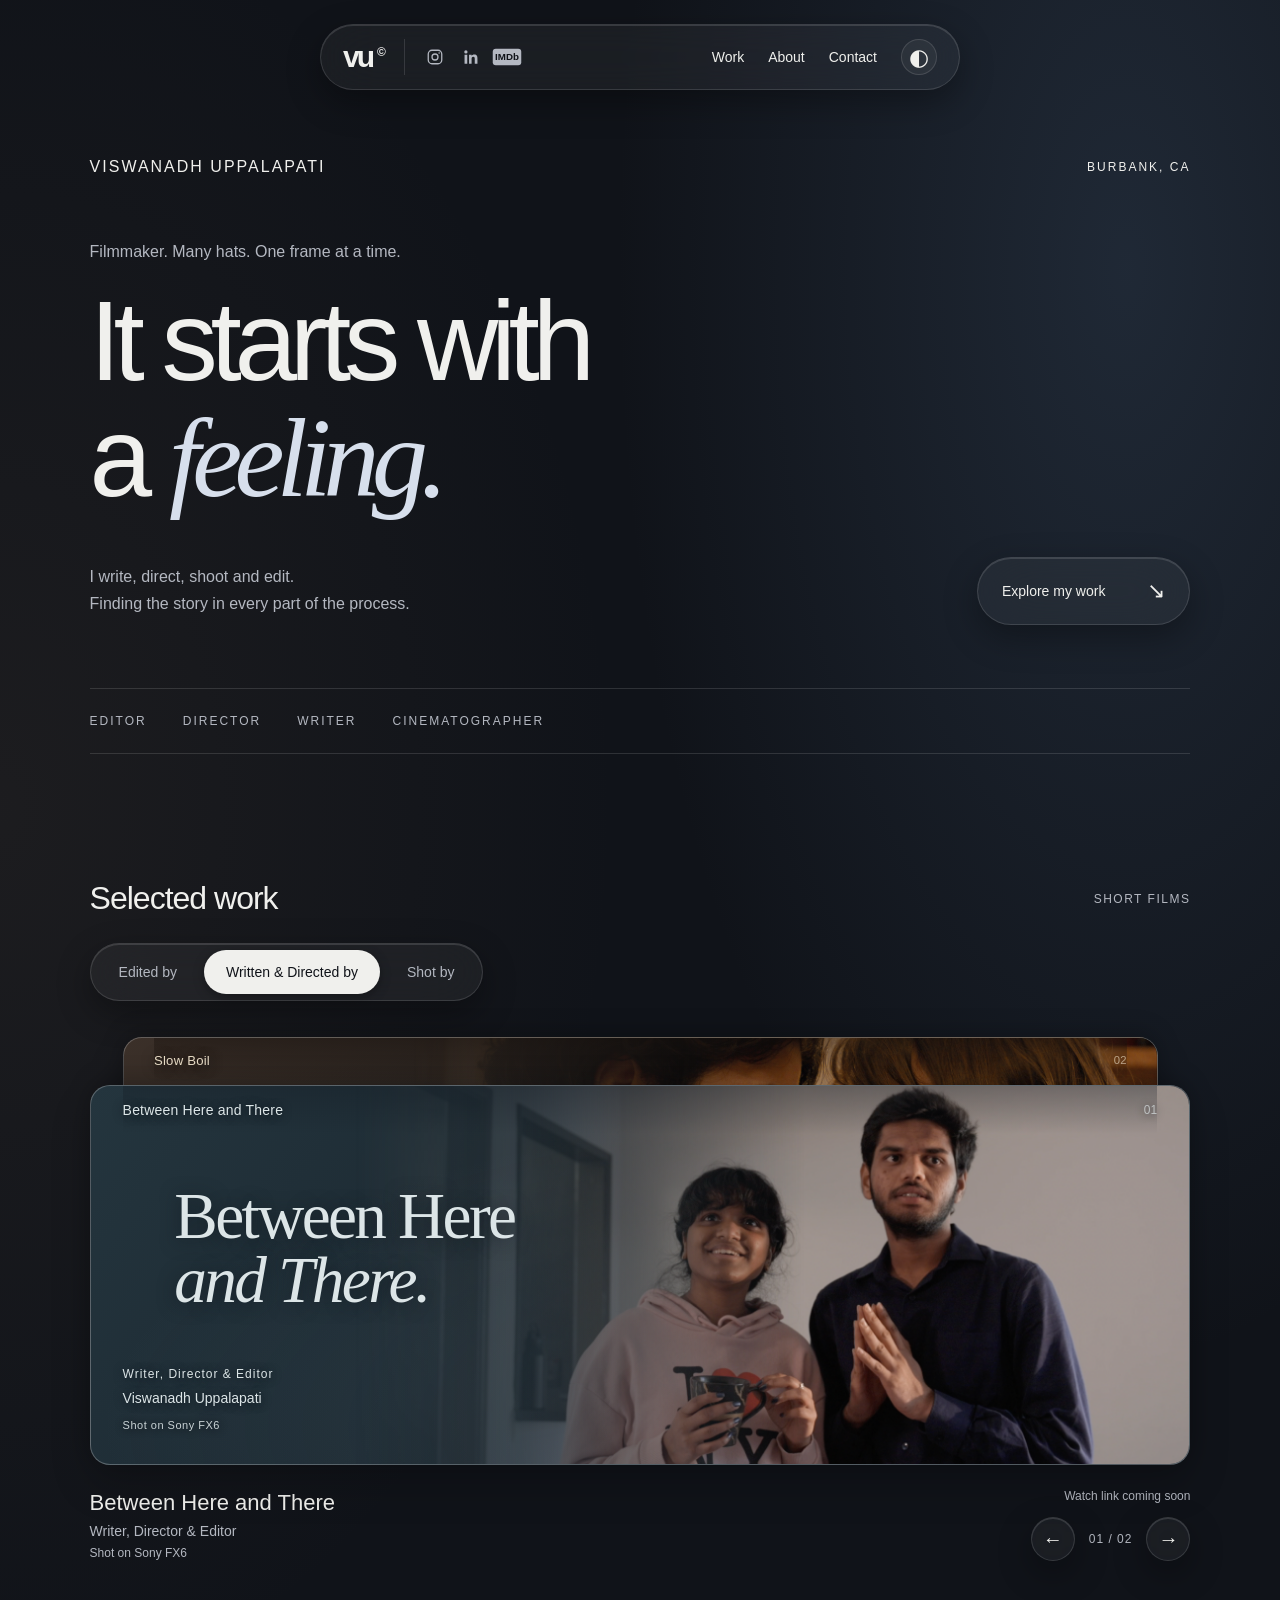
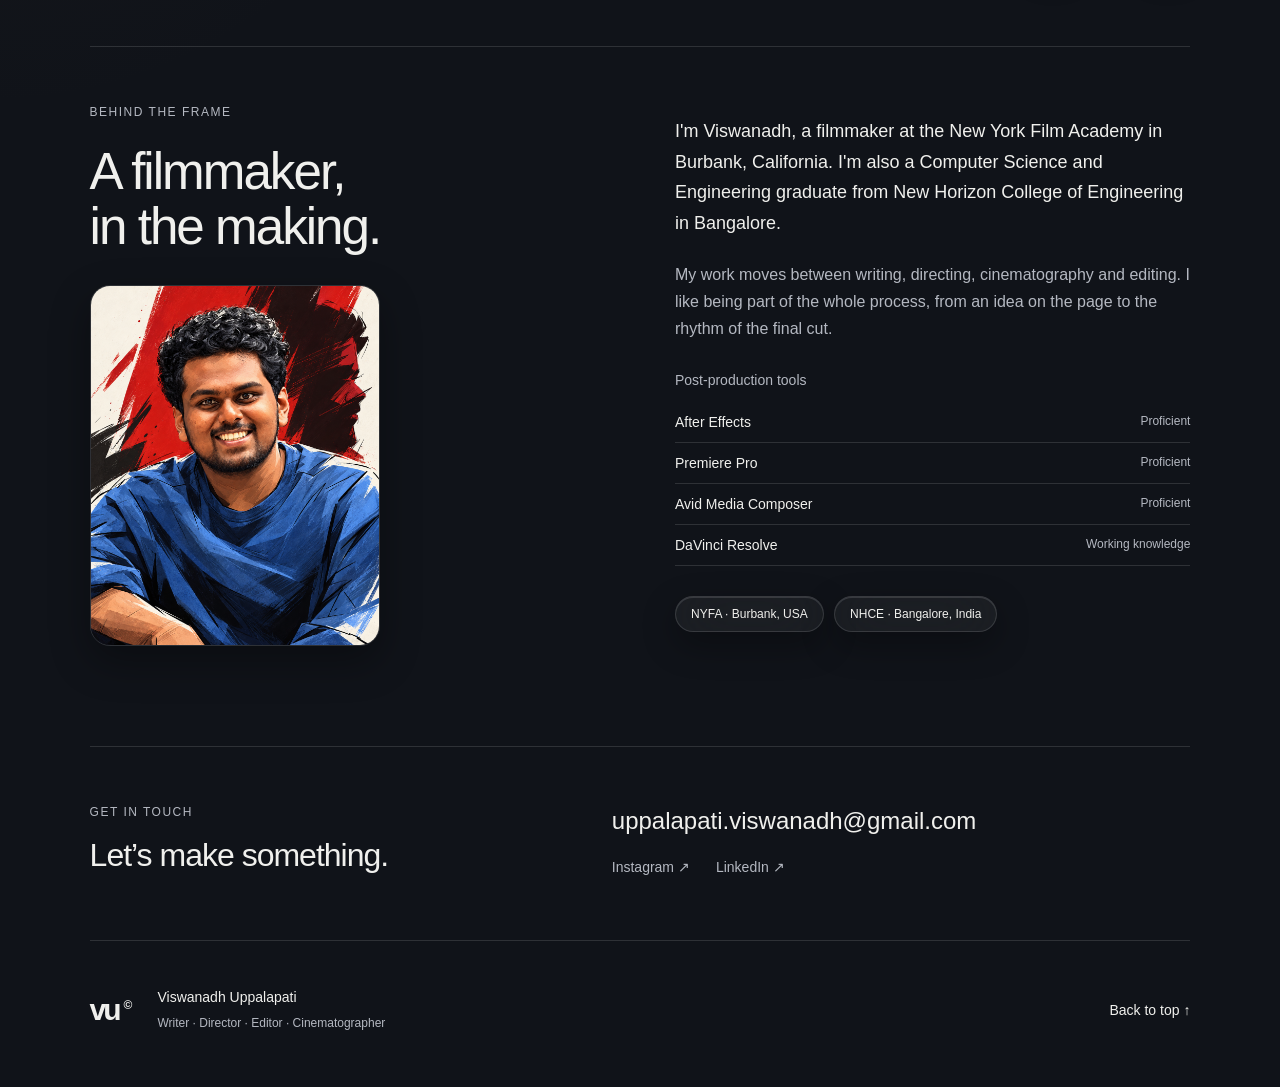
==== index.html @ 348e34dd "Update index.html" ====
<!doctype html>
<html lang="en"><head><meta charset="UTF-8"><meta name="viewport" content="width=device-width, initial-scale=1"><meta name="theme-color" content="#11151d"><title>Viswanadh Uppalapati — Filmmaker</title><meta name="description" content="Viswanadh Uppalapati. Student filmmaker, editor, director, writer and cinematographer based in Burbank, California."><link rel="icon" href="favicon.svg"><link rel="stylesheet" href="style.css?v=nav-20260930-1"></head>
<body><a class="skip" href="#main">Skip to content</a>
<header class="nav glass"><div class="nav-brand"><a class="monogram" href="#" aria-label="Home">vu<span>©</span></a><div class="nav-socials" aria-label="Social profiles"><a href="https://www.instagram.com/viiswaaa/" target="_blank" rel="noopener noreferrer" aria-label="Instagram (opens in new tab)" title="Instagram"><svg viewBox="0 0 24 24" aria-hidden="true" fill="none" stroke="currentColor" stroke-width="1.7"><rect x="3" y="3" width="18" height="18" rx="5"/><circle cx="12" cy="12" r="4"/><circle cx="17.5" cy="6.5" r="1" fill="currentColor" stroke="none"/></svg></a><a href="https://www.linkedin.com/in/viswanadh-uppalapati-5238a0225/" target="_blank" rel="noopener noreferrer" aria-label="LinkedIn (opens in new tab)" title="LinkedIn"><svg viewBox="0 0 24 24" aria-hidden="true" fill="currentColor"><path d="M5.2 3a2.2 2.2 0 1 0 0 4.4 2.2 2.2 0 0 0 0-4.4ZM3.4 9h3.6v12H3.4V9Zm6 0h3.4v1.6c.6-1.1 1.8-1.9 3.5-1.9 3.7 0 4.3 2.4 4.3 5.5V21H17v-6c0-1.5 0-3.2-2-3.2s-2.2 1.5-2.2 3.1V21H9.4V9Z"/></svg></a><a href="https://www.imdb.com/name/nm18552574/" target="_blank" rel="noopener noreferrer" aria-label="IMDb (opens in new tab)" title="IMDb"><svg viewBox="0 0 40 24" style="width:30px;height:20px" aria-hidden="true"><rect x="1" y="1" width="38" height="22" rx="4" fill="currentColor"/><text x="20" y="16.5" text-anchor="middle" font-family="Arial,Helvetica,sans-serif" font-size="13" font-weight="900" fill="var(--bg)">IMDb</text></svg></a></div></div><nav aria-label="Main navigation"><a href="#work">Work</a><a href="#about">About</a><a href="#contact">Contact</a></nav><button id="theme" class="theme" aria-label="Switch to light appearance" title="Switch appearance">◐</button></header>
<main id="main"><section class="hero"><div class="eyebrow"><span>VISWANADH UPPALAPATI</span><span>BURBANK, CA</span></div><p class="intro"> Filmmaker. Many hats. One frame at a time.</p><h1>It starts with<br> a <em>feeling.</em></h1><div class="hero-bottom"><p>I write, direct, shoot and edit.<br>Finding the story in every part of the process.</p><a class="button glass" href="#work">Explore my work <span aria-hidden="true">↘</span></a></div><div class="roles" aria-label="Filmmaking roles"><span>EDITOR</span><span>DIRECTOR</span><span>WRITER</span><span>CINEMATOGRAPHER</span></div></section>
<section class="work" id="work"><div class="section-top"><h2>Selected work</h2><span class="small">SHORT FILMS</span></div><div class="work-tabs glass" role="tablist" aria-label="Films by role"><button id="tab-edit" role="tab" aria-selected="false" aria-controls="panel-edit" tabindex="-1">Edited by</button><button id="tab-direct" role="tab" aria-selected="true" aria-controls="panel-direct" tabindex="0">Written &amp; Directed by</button><button id="tab-shot" role="tab" aria-selected="false" aria-controls="panel-shot" tabindex="-1">Shot by</button></div><div id="panel-direct" class="film-stack-panel" role="tabpanel" aria-labelledby="tab-direct" tabindex="0"><div class="film-stack" style="--layers:2" aria-label="Film card stack"><button class="stack-card between" data-film="between" data-camera="Sony FX6" data-title="Between Here and There" data-role="Writer, Director &amp; Editor" data-depth="1" aria-pressed="true" aria-label="Select Between Here and There" style="--depth:1;z-index:2"><img class="between-still" src="assets/between-here-and-there.png" alt="" width="1690" height="1004" loading="lazy"><span class="layer-label">Between Here and There<span>01</span></span><span class="stack-title">Between Here<br><i>and There.</i></span><span class="stack-credit">Writer, Director &amp; Editor<br><strong>Viswanadh Uppalapati</strong><span class="camera-credit">Shot on Sony FX6</span></span></button><button class="stack-card slow" data-film="slow" data-href="slow-boil.html" data-watch="slow-boil.html#watch" data-camera="RED KOMODO" data-title="Slow Boil" data-role="Writer, Director &amp; Editor" data-depth="0" aria-pressed="false" aria-label="Select Slow Boil" style="--depth:0;z-index:1"><span class="slow-photo" aria-hidden="true"><img src="assets/slow-boil-still.png" alt="" loading="lazy"></span><span class="layer-label">Slow Boil<span>02</span></span><span class="stack-title">SLOW<br><i>BOIL.</i></span><span class="stack-credit">Writer, Director &amp; Editor<br><strong>Viswanadh Uppalapati</strong><span class="camera-credit">Shot on RED KOMODO</span></span></button></div><div class="stack-footer"><div class="stack-description" aria-live="polite"><h3>Between Here and There</h3><p>Writer, Director &amp; Editor</p><p class="selected-camera">Shot on Sony FX6</p></div><div class="stack-controls"><a class="watch-film" href="slow-boil.html#watch" hidden>▶ Watch film</a><span class="watch-pending">Watch link coming soon</span><a class="stack-credits text-button" href="slow-boil.html" hidden>Explore film ↗</a><button class="stack-prev glass" aria-label="Previous film">←</button><span class="stack-counter">01 / 02</span><button class="stack-next glass" aria-label="Next film">→</button></div></div></div><div id="panel-edit" class="film-stack-panel" role="tabpanel" aria-labelledby="tab-edit" tabindex="0" hidden><div class="film-stack" style="--layers:3" aria-label="Film card stack"><button class="stack-card between" data-film="between" data-camera="Sony FX6" data-title="Between Here and There" data-role="Writer, Director &amp; Editor" data-depth="2" aria-pressed="true" aria-label="Select Between Here and There" style="--depth:2;z-index:3"><img class="between-still" src="assets/between-here-and-there.png" alt="" width="1690" height="1004" loading="lazy"><span class="layer-label">Between Here and There<span>01</span></span><span class="stack-title">Between Here<br><i>and There.</i></span><span class="stack-credit">Writer, Director &amp; Editor<br><strong>Viswanadh Uppalapati</strong><span class="camera-credit">Shot on Sony FX6</span></span></button><button class="stack-card inherited" data-film="inherited" data-title="Inherited" data-role="Editor" data-depth="0" aria-pressed="false" aria-label="Select Inherited, film still of a woman screaming with her hands over her ears" style="--depth:0;z-index:1"><img class="inherited-still" src="assets/inherited-still.jpg" alt="" width="1920" height="1080" loading="lazy"><span class="layer-label">Inherited<span>02</span></span><span class="stack-title"><i>Inherited.</i></span><span class="stack-credit">Editor<br><strong>Viswanadh Uppalapati</strong></span></button><button class="stack-card slow" data-film="slow" data-href="slow-boil.html" data-watch="slow-boil.html#watch" data-camera="RED KOMODO" data-title="Slow Boil" data-role="Writer, Director &amp; Editor" data-depth="1" aria-pressed="false" aria-label="Select Slow Boil" style="--depth:1;z-index:2"><span class="slow-photo" aria-hidden="true"><img src="assets/slow-boil-still.png" alt="" loading="lazy"></span><span class="layer-label">Slow Boil<span>03</span></span><span class="stack-title">SLOW<br><i>BOIL.</i></span><span class="stack-credit">Writer, Director &amp; Editor<br><strong>Viswanadh Uppalapati</strong><span class="camera-credit">Shot on RED KOMODO</span></span></button></div><div class="stack-footer"><div class="stack-description" aria-live="polite"><h3>Between Here and There</h3><p>Writer, Director &amp; Editor</p><p class="selected-camera">Shot on Sony FX6</p></div><div class="stack-controls"><a class="watch-film" href="slow-boil.html#watch" hidden>▶ Watch film</a><span class="watch-pending">Watch link coming soon</span><a class="stack-credits text-button" href="slow-boil.html" hidden>Explore film ↗</a><button class="stack-prev glass" aria-label="Previous film">←</button><span class="stack-counter">01 / 03</span><button class="stack-next glass" aria-label="Next film">→</button></div></div></div><div id="panel-shot" class="film-stack-panel" role="tabpanel" aria-labelledby="tab-shot" tabindex="0" hidden><div class="film-stack" style="--layers:2" aria-label="Film card stack"><button class="stack-card borrowed" data-film="borrowed" data-title="Borrowed Time" data-role="Director of Photography" data-depth="1" aria-pressed="true" aria-label="Select Borrowed Time" style="--depth:1;z-index:2"><img class="borrowed-still" src="assets/borrowed-time.png" alt="" loading="lazy"><span class="layer-label">Borrowed Time<span>01</span></span><span class="stack-title">Borrowed<br><i>Time.</i></span><span class="stack-credit">Director of Photography<br><strong>Viswanadh Uppalapati</strong></span></button><button class="stack-card two" data-film="two" data-title="The Two of Us" data-role="Director of Photography" data-depth="0" aria-pressed="false" aria-label="Select The Two of Us" style="--depth:0;z-index:1"><img class="two-still" src="assets/two-of-us.png" alt="" width="1907" height="777" loading="lazy"><span class="layer-label">The Two of Us<span>02</span></span><span class="stack-title"><i>The Two</i> of Us.</span><span class="stack-credit">Director of Photography<br><strong>Viswanadh Uppalapati</strong></span></button></div><div class="stack-footer"><div class="stack-description" aria-live="polite"><h3>Borrowed Time</h3><p>Director of Photography</p><p class="selected-camera" hidden></p></div><div class="stack-controls"><a class="watch-film" href="slow-boil.html#watch" hidden>▶ Watch film</a><span class="watch-pending" hidden>Watch link coming soon</span><a class="stack-credits text-button" href="slow-boil.html" hidden>Explore film ↗</a><button class="stack-prev glass" aria-label="Previous film">←</button><span class="stack-counter">01 / 02</span><button class="stack-next glass" aria-label="Next film">→</button></div></div></div></section>
<section id="about" class="about"><div><span class="small">BEHIND THE FRAME</span><h2>A filmmaker,<br>in the making.</h2><figure class="portrait-frame"><img src="assets/viswanadh-portrait.png" alt="Illustrated portrait of Viswanadh Uppalapati" width="1122" height="1402" loading="lazy"></figure></div><div class="bio"><p>I'm Viswanadh, a filmmaker at the New York Film Academy in Burbank, California. I'm also a Computer Science and Engineering graduate from New Horizon College of Engineering in Bangalore.</p><p>My work moves between writing, directing, cinematography and editing. I like being part of the whole process, from an idea on the page to the rhythm of the final cut.</p><div class="software"><h3>Post-production tools</h3><ul><li><span>After Effects</span><span>Proficient</span></li><li><span>Premiere Pro</span><span>Proficient</span></li><li><span>Avid Media Composer</span><span>Proficient</span></li><li><span>DaVinci Resolve</span><span>Working knowledge</span></li></ul></div><div class="bio-tags"><span class="glass">NYFA · Burbank, USA</span><span class="glass">NHCE · Bangalore, India</span></div></div></section>
<section id="contact" class="contact-section"><div><span class="small">GET IN TOUCH</span><h2>Let’s make something.</h2></div><div class="contact-links"><a class="email-link" href="mailto:uppalapati.viswanadh@gmail.com">uppalapati.viswanadh@gmail.com</a><div class="social-links"><a href="https://www.instagram.com/viiswaaa/" target="_blank" rel="noopener noreferrer">Instagram ↗</a><a href="https://www.linkedin.com/in/viswanadh-uppalapati-5238a0225/" target="_blank" rel="noopener noreferrer">LinkedIn ↗</a></div></div></section><footer><a class="monogram" href="#" aria-label="Back to top">vu<span>©</span></a><p>Viswanadh Uppalapati<br><span>Writer · Director · Editor · Cinematographer</span></p><a href="#main">Back to top ↑</a></footer></main>
<dialog id="film-dialog" class="glass"><button class="close" aria-label="Close film credits">×</button><span class="small">SHORT FILM / CREDITS</span><h2>Slow Boil</h2><dl><div><dt>Writer, Director &amp; Editor</dt><dd>Viswanadh Uppalapati</dd></div><div><dt>Producer</dt><dd>Ayush Abhigyan</dd></div><div><dt>Director of Photography</dt><dd>Varun Kalyanasundaram</dd></div><div><dt>John</dt><dd>Douglas Jung</dd></div><div><dt>Sarah</dt><dd>Skylar Fast</dd></div></dl><p class="camera">Shot on RED KOMODO</p></dialog><script src="app.js?v=links-1"></script></body></html>
---- style.css ----
:root{color-scheme:dark;--bg:#101319;--ink:#f0f0ed;--muted:#b4b8c1;--line:#ffffff20;--glass:#ffffff0c;--shadow:#0005}*{box-sizing:border-box}html{scroll-behavior:smooth;scroll-padding-top:110px}body{margin:0;background:radial-gradient(ellipse at 88% 10%,#41587450,transparent 32%),radial-gradient(ellipse at 0% 30%,#65534325,transparent 34%),var(--bg);color:var(--ink);font-family:Arial,Helvetica,sans-serif;-webkit-font-smoothing:antialiased}body.light{color-scheme:light;--bg:#e8e9ec;--ink:#171c24;--muted:#505968;--line:#13263826;--glass:#ffffff70;--shadow:#2030401f}a{color:inherit;text-decoration:none}button{font:inherit;color:inherit;cursor:pointer}button,a{-webkit-tap-highlight-color:transparent}button:focus-visible,a:focus-visible{outline:2px solid #aacfff;outline-offset:6px}.glass{background:var(--glass);border:1px solid var(--line);box-shadow:inset 0 1px 0 #ffffff21,0 12px 35px var(--shadow);backdrop-filter:blur(28px);-webkit-backdrop-filter:blur(28px)}.nav{position:fixed;z-index:5;top:24px;left:50%;transform:translateX(-50%);width:min(520px,calc(100% - 36px));height:66px;border-radius:40px;display:flex;align-items:center;padding:0 22px;justify-content:space-between}.monogram{font-size:30px;font-weight:800;letter-spacing:-3px}.monogram span{font-size:12px;vertical-align:super;letter-spacing:0;margin-left:5px}.nav nav{display:flex;gap:36px;font-size:14px}.nav a:hover{opacity:.65}.theme{border:1px solid var(--line);background:var(--glass);border-radius:50%;width:36px;height:36px;font-size:23px;line-height:1}main{max-width:1440px;margin:auto;padding:0 7%}.hero{min-height:810px;padding-top:156px;display:flex;flex-direction:column}.eyebrow{display:flex;justify-content:space-between;font-size:12px;letter-spacing:2px}.intro{font-size:16px;color:var(--muted);margin:65px 0 22px}h1{font-size:clamp(64px,8.8vw,132px);font-weight:400;letter-spacing:-.065em;line-height:1.03;margin:0}h1 em{font-family:Georgia,serif;font-weight:400;letter-spacing:-.07em;color:#d7dfec}.light h1 em{color:#516780}.hero-bottom{display:flex;align-items:center;justify-content:space-between;margin:32px 0 55px}.hero-bottom p{font-size:16px;color:var(--muted);line-height:1.65}.button{display:flex;align-items:center;justify-content:space-between;gap:42px;border-radius:40px;padding:20px 24px;font-size:14px;transition:transform .2s,background .2s}.button:hover{transform:translateY(-3px);background:#ffffff18}.button span{font-size:22px}.roles{display:flex;gap:36px;padding:25px 0;border-top:1px solid var(--line);border-bottom:1px solid var(--line);font-size:12px;letter-spacing:2px;color:var(--muted)}.section-top{display:flex;align-items:center;justify-content:space-between;margin:70px 0 26px}h2{font-weight:400;font-size:32px;letter-spacing:-1px;margin:0}.small{font-size:12px;letter-spacing:1.5px;color:var(--muted)}.film{display:flex;flex-direction:column;text-align:left;position:relative;overflow:hidden;width:100%;min-height:530px;border:1px solid #fff2;border-radius:22px;background:radial-gradient(ellipse at 77% 90%,#ae6d3050,transparent 65%),linear-gradient(130deg,#3b3029,#161616 66%);color:#e9ddc7;padding:30px 38px;transition:box-shadow .3s,transform .3s}.film:hover{box-shadow:0 24px 60px #0004;transform:translateY(-3px)}.film-top{display:flex;justify-content:space-between;font-size:12px;letter-spacing:2px;width:100%}.film-title{font-family:Georgia,serif;font-weight:400;font-size:clamp(80px,10vw,155px);letter-spacing:-6px;line-height:.83;margin:55px 0 35px 8%;position:relative}.film-title i{font-weight:400}.title-dot{color:#c77945}.film-bottom{display:flex;align-items:center;justify-content:space-between;width:100%;margin-top:auto;font-size:12px;letter-spacing:1.5px;line-height:2}.film-bottom strong{font-size:14px;font-weight:400;letter-spacing:.2px}.round{display:grid;place-items:center;border:1px solid #fff4;border-radius:50%;height:58px;width:58px;background:#fff1;font-size:25px}.caption{display:flex;align-items:center;gap:25px;margin:22px 0}.caption h3{font-size:22px;font-weight:400;margin:0}.caption>span{font-size:14px;color:var(--muted)}.text-button{background:none;border:none;margin-left:auto;font-size:14px;padding:10px 0}.text-button:hover{text-decoration:underline}.about{display:grid;grid-template-columns:1fr 1fr;gap:70px;margin:125px 0 100px;padding-top:55px;border-top:1px solid var(--line)}.about h2{font-size:clamp(36px,4vw,57px);line-height:1.08;margin-top:24px;letter-spacing:-2px}.bio p{font-size:18px;line-height:1.7;margin:0 0 22px}.bio p+p{font-size:16px;color:var(--muted)}.bio-tags{display:flex;gap:10px;flex-wrap:wrap;margin-top:30px}.bio-tags span{border-radius:25px;padding:10px 15px;font-size:12px}footer{border-top:1px solid var(--line);padding:30px 0 38px;display:flex;align-items:center;gap:25px}footer p{font-size:14px;line-height:1.8}footer p span{font-size:12px;color:var(--muted)}footer>a:last-child{margin-left:auto;font-size:14px}dialog{color:var(--ink);border-radius:24px;padding:45px;width:min(570px,calc(100% - 32px));background:var(--bg)!important;max-height:85vh}dialog::backdrop{background:#000a;backdrop-filter:blur(10px)}dialog h2{font-family:Georgia,serif;font-size:55px;margin:25px 0}.close{position:absolute;right:17px;top:12px;border:0;background:none;font-size:30px}dl>div{padding:15px 0;border-bottom:1px solid var(--line);display:flex;justify-content:space-between;gap:20px;font-size:14px}dt{color:var(--muted)}dd{margin:0;text-align:right}.camera{font-size:12px;color:var(--muted);letter-spacing:1px;margin:25px 0 0}.skip{position:absolute;top:-80px;left:20px;z-index:10;background:var(--bg);padding:12px}.skip:focus{top:20px}@media(min-width:1600px){.hero{min-height:870px}}@media(max-width:700px){main{padding:0 6%}.hero{min-height:auto;padding-top:130px}.eyebrow{font-size:10px;letter-spacing:1px;gap:15px}.intro{margin-top:60px;font-size:14px;max-width:240px;line-height:1.5}h1{font-size:clamp(58px,12vw,84px)}.hero-bottom{display:block;margin:25px 0 35px}.hero-bottom p{font-size:14px}.button{width:fit-content;margin-top:25px;padding:15px 20px}.roles{gap:16px;flex-wrap:wrap;font-size:10px;letter-spacing:1px;padding:20px 0}.section-top{margin-top:45px}h2{font-size:26px}.small{font-size:10px}.film{padding:24px;min-height:390px;border-radius:16px}.film-top{font-size:9px;letter-spacing:1px;gap:25px}.film-title{font-size:89px;margin:50px 0 40px;letter-spacing:-4px}.film-bottom{font-size:9px}.film-bottom strong{font-size:12px}.round{height:45px;width:45px}.caption{gap:10px;flex-wrap:wrap}.caption h3{font-size:20px}.caption>span,.text-button{font-size:12px}.about{grid-template-columns:1fr;gap:30px;margin:70px 0 55px;padding-top:35px}.about h2{font-size:43px}.bio p{font-size:17px}footer{gap:18px;flex-wrap:wrap}footer p span{display:block;max-width:215px}footer>a:last-child{margin-left:0}dialog{padding:35px 24px}dl>div{font-size:13px}}@media(prefers-reduced-motion:reduce){html{scroll-behavior:auto}*{transition:none!important}}

.quote-attribution{font-family:Georgia,serif;font-style:italic;font-size:clamp(18px,2vw,24px);color:var(--muted);margin:24px 0 0;letter-spacing:.1px}.work-tabs{display:flex;width:fit-content;max-width:100%;gap:5px;border-radius:35px;padding:6px;margin-bottom:28px}.work-tabs button{border:0;border-radius:28px;background:transparent;color:var(--muted);font-size:14px;padding:14px 22px;transition:background .2s,color .2s}.work-tabs button[aria-selected="true"]{background:var(--ink);color:var(--bg);box-shadow:0 3px 12px var(--shadow)}.work-tabs button:hover:not([aria-selected="true"]){background:var(--glass);color:var(--ink)}.empty-work{border:1px solid var(--line);border-radius:22px;padding:65px 35px;min-height:240px;background:var(--glass)}.empty-work h3{font-size:24px;font-weight:400;margin:0 0 15px}.empty-work p{font-size:16px;color:var(--muted)}[hidden]{display:none!important}@media(max-width:700px){.work-tabs{border-radius:22px;width:100%;gap:2px}.work-tabs button{font-size:12px;padding:12px 9px;flex:1;border-radius:18px;line-height:1.4}.quote-attribution{margin-top:22px}.empty-work{padding:40px 24px}}

.eyebrow{align-items:center;gap:20px}.eyebrow>span:first-child{font-size:16px;line-height:1.4}.eyebrow>span:last-child{flex-shrink:0}@media(max-width:700px){.eyebrow>span:first-child{font-size:14px;letter-spacing:1.3px}}

.project{margin-top:40px}.project:first-child{margin-top:0}.project-art{min-height:400px;cursor:default}.project-art:hover{transform:none;box-shadow:none}.project-title{font-family:Georgia,serif;font-size:clamp(42px,6.5vw,92px);line-height:1.06;font-weight:400;letter-spacing:-.045em;margin:55px 0 55px 7%}.project-title i{font-weight:400}.project-art.between{background:radial-gradient(ellipse at 90% 90%,#677d8855,transparent 70%),linear-gradient(130deg,#24353e,#111820);color:#dce5e7}.project-art.inherited{background:radial-gradient(ellipse at 15% 90%,#7c5f8855,transparent 65%),linear-gradient(120deg,#2e2735,#17131d);color:#e5dce7}.project-art.borrowed{background:radial-gradient(ellipse at 80% 80%,#8a875044,transparent 70%),linear-gradient(130deg,#34382f,#171b17);color:#e3e5d5}.project-art.two{background:radial-gradient(ellipse at 80% 80%,#965d5655,transparent 70%),linear-gradient(130deg,#3f2e32,#1d171c);color:#ebdcda}@media(max-width:700px){.project-art{min-height:310px}.project-title{margin:45px 0;font-size:clamp(36px,8.5vw,60px)}.project{margin-top:30px}.project .caption{align-items:baseline}.project .caption h3{font-size:19px}}

.film-stack-panel{padding-top:8px}.film-stack{position:relative;height:calc(380px + (var(--layers) - 1)*48px);margin:0 0 24px;isolation:isolate}.stack-card{position:absolute;top:0;left:0;width:100%;height:380px;display:flex;flex-direction:column;text-align:left;border:1px solid #ffffff40;border-radius:20px;padding:0 32px 28px;color:#e9ddc7;background:radial-gradient(ellipse at 77% 90%,#ae6d3050,transparent 65%),linear-gradient(130deg,#3b3029,#161616 66%);transform:translateY(calc(var(--depth)*48px)) scale(calc(.94 + var(--depth)*.02));transform-origin:top center;box-shadow:0 -6px 25px #0003,0 20px 40px #0003;transition:transform .4s ease,box-shadow .3s}.stack-card[aria-pressed="true"]{transform:translateY(calc(var(--depth)*48px)) scale(1)}.stack-card[aria-pressed="false"]:hover{filter:brightness(1.18)}.layer-label{display:flex;justify-content:space-between;gap:15px;align-items:center;min-height:48px;width:100%;font-size:14px;letter-spacing:.2px}.layer-label>span{font-size:12px;opacity:.65}.stack-title{display:block;margin:auto 5%;font-family:Georgia,serif;font-size:clamp(45px,6.5vw,85px);font-weight:400;letter-spacing:-.04em;line-height:.98}.stack-title i{font-weight:400}.stack-credit{font-size:12px;line-height:1.8;letter-spacing:1px}.stack-credit strong{font-size:14px;font-weight:400;letter-spacing:0}.stack-card.between{background:radial-gradient(ellipse at 90% 90%,#677d8855,transparent 70%),linear-gradient(130deg,#24353e,#111820);color:#dce5e7}.stack-card.inherited{background:radial-gradient(ellipse at 15% 90%,#7c5f8855,transparent 65%),linear-gradient(120deg,#2e2735,#17131d);color:#e5dce7}.stack-card.borrowed{background:radial-gradient(ellipse at 80% 80%,#8a875044,transparent 70%),linear-gradient(130deg,#34382f,#171b17);color:#e3e5d5}.stack-card.two{background:radial-gradient(ellipse at 80% 80%,#965d5655,transparent 70%),linear-gradient(130deg,#3f2e32,#1d171c);color:#ebdcda}.stack-footer{display:flex;align-items:center;justify-content:space-between;gap:20px;min-height:66px}.stack-description h3{font-size:22px;font-weight:400;margin:0 0 7px}.stack-description p{font-size:14px;color:var(--muted);margin:0}.stack-controls{display:flex;align-items:center;gap:14px;flex-shrink:0}.stack-prev,.stack-next{width:44px;height:44px;border-radius:50%;font-size:20px}.stack-counter{font-size:12px;letter-spacing:1px;color:var(--muted);white-space:nowrap}.stack-credits{margin:0 10px 0 0}.stack-card:focus-visible{outline-offset:3px;outline:3px solid #aacfff}.about{margin-top:85px}@media(max-width:700px){.film-stack{height:calc(300px + (var(--layers) - 1)*48px)}.stack-card{height:300px;padding:0 20px 22px;border-radius:16px}.layer-label{font-size:12px}.stack-title{font-size:clamp(34px,8.5vw,58px);margin:auto 0}.stack-credit{font-size:10px}.stack-credit strong{font-size:12px}.stack-footer{align-items:flex-start;flex-direction:column;gap:18px}.stack-description h3{font-size:20px}.stack-controls{width:100%;gap:12px}.stack-credits{margin-right:auto}.stack-controls>.stack-prev{margin-left:auto}.stack-description p{font-size:13px}}

.stack-card.inherited{overflow:hidden;isolation:isolate}.inherited-still{position:absolute;right:0;top:0;width:72%;height:100%;object-fit:cover;object-position:45% center;z-index:-1;pointer-events:none;-webkit-mask-image:linear-gradient(to right,transparent 0%,rgba(0,0,0,.25) 20%,#000 48%);mask-image:linear-gradient(to right,transparent 0%,rgba(0,0,0,.25) 20%,#000 48%)}.stack-card.inherited .stack-title{font-size:clamp(42px,5.8vw,76px);text-shadow:0 2px 18px #17131d80}.stack-card.inherited .layer-label,.stack-card.inherited .stack-credit{text-shadow:0 1px 8px #000}@media(max-width:700px){.inherited-still{width:80%;object-position:46% center;-webkit-mask-image:linear-gradient(to right,transparent 0%,rgba(0,0,0,.35) 27%,#000 62%);mask-image:linear-gradient(to right,transparent 0%,rgba(0,0,0,.35) 27%,#000 62%)}.stack-card.inherited .stack-title{font-size:clamp(34px,8.5vw,58px)}}

.stack-card.slow{overflow:hidden;isolation:isolate}.slow-photo{position:absolute;inset:0 0 0 28%;overflow:hidden;z-index:-1;pointer-events:none;-webkit-mask-image:linear-gradient(to right,transparent 0%,rgba(0,0,0,.3) 20%,#000 49%);mask-image:linear-gradient(to right,transparent 0%,rgba(0,0,0,.3) 20%,#000 49%)}.slow-photo img{display:block;width:100%;height:100%;object-fit:cover;object-position:center;transform:scale(1.335)}.stack-card.slow .stack-title,.stack-card.slow .stack-credit,.stack-card.slow .layer-label{text-shadow:0 2px 15px #17100c}.stack-card.slow .layer-label{background:linear-gradient(180deg,#17100c70,transparent)}@media(max-width:700px){.slow-photo{left:12%;-webkit-mask-image:linear-gradient(to right,transparent,#000 65%);mask-image:linear-gradient(to right,transparent,#000 65%)}.stack-card.slow .stack-title{font-size:clamp(40px,9.5vw,65px)}}

.stack-card.between{overflow:hidden;isolation:isolate}.between-still{position:absolute;inset:0 0 0 auto;width:76%;height:100%;object-fit:cover;object-position:60% 30%;z-index:-1;pointer-events:none;-webkit-mask-image:linear-gradient(to right,transparent 0%,rgba(0,0,0,.2) 20%,#000 54%);mask-image:linear-gradient(to right,transparent 0%,rgba(0,0,0,.2) 20%,#000 54%)}.stack-card.between .stack-title{font-size:clamp(38px,5.1vw,68px);text-shadow:0 2px 18px #111820aa}.stack-card.between .stack-credit,.stack-card.between .layer-label{text-shadow:0 1px 10px #111820}.stack-card.between .layer-label{background:linear-gradient(180deg,#11182050,transparent)}@media(max-width:700px){.between-still{width:85%;object-position:60% 25%;-webkit-mask-image:linear-gradient(to right,transparent,#000 70%);mask-image:linear-gradient(to right,transparent,#000 70%)}.stack-card.between .stack-title{font-size:clamp(32px,7.5vw,48px)}}

.stack-card.borrowed{overflow:hidden;isolation:isolate}.borrowed-still{position:absolute;right:0;top:0;width:76%;height:100%;object-fit:cover;object-position:56% 35%;z-index:-1;pointer-events:none;-webkit-mask-image:linear-gradient(to right,transparent 0%,rgba(0,0,0,.25) 20%,#000 55%);mask-image:linear-gradient(to right,transparent 0%,rgba(0,0,0,.25) 20%,#000 55%)}.stack-card.borrowed .stack-title,.stack-card.borrowed .stack-credit,.stack-card.borrowed .layer-label{text-shadow:0 2px 16px #171b17}.about{align-items:center}.portrait-frame{margin:30px 0 0;max-width:290px;width:75%;border:1px solid var(--line);border-radius:20px;overflow:hidden;box-shadow:0 15px 40px var(--shadow)}.portrait-frame img{display:block;width:100%;height:auto}.bio{max-width:560px}@media(max-width:700px){.borrowed-still{width:85%;object-position:57% 30%;-webkit-mask-image:linear-gradient(to right,transparent,#000 70%);mask-image:linear-gradient(to right,transparent,#000 70%)}.portrait-frame{width:210px;max-width:80%;margin-top:25px}.about{gap:30px}}

.nav nav{gap:24px}.camera-credit{display:block;font-size:11px;letter-spacing:.5px;opacity:.9;margin-top:5px}.selected-camera{margin-top:7px!important;font-size:12px!important}.stack-controls{flex-wrap:wrap;justify-content:flex-end;max-width:55%}.watch-pending{font-size:12px;color:var(--muted);flex-basis:100%;text-align:right}.software{margin-top:30px}.software h3{font-size:14px;font-weight:400;margin:0 0 14px;color:var(--muted)}.software ul{list-style:none;margin:0;padding:0}.software li{display:flex;justify-content:space-between;gap:20px;padding:12px 0;border-bottom:1px solid var(--line);font-size:14px}.software li span:last-child{color:var(--muted);font-size:12px;text-align:right}.contact-section{display:grid;grid-template-columns:1fr 1.2fr;align-items:center;gap:40px;padding:55px 0 65px;border-top:1px solid var(--line)}.contact-section h2{font-size:32px;line-height:1.2;margin-top:16px}.contact-links{min-width:0}.email-link{font-size:clamp(16px,2vw,24px);overflow-wrap:anywhere;line-height:1.5}.email-link:hover{text-decoration:underline;text-underline-offset:5px}.social-links{display:flex;gap:26px;margin-top:20px;font-size:14px;color:var(--muted)}.social-links a:hover{color:var(--ink)}@media(max-width:700px){.nav nav{gap:17px}.nav{padding:0 18px}.nav nav a{font-size:13px}.stack-controls{max-width:100%;justify-content:flex-start}.watch-pending{text-align:left}.contact-section{grid-template-columns:1fr;gap:26px;padding:38px 0}.contact-section h2{font-size:29px}.software li{gap:12px}.camera-credit{font-size:10px}}

.watch-film{font-size:14px;padding:10px 14px;border:1px solid var(--line);border-radius:24px;background:var(--glass)}.watch-film:hover{background:var(--ink);color:var(--bg)}

.stack-card.two{overflow:hidden;isolation:isolate}
.two-still{position:absolute;inset:0;width:100%;height:100%;object-fit:cover;object-position:65% 35%;z-index:-1;pointer-events:none;-webkit-mask-image:linear-gradient(to right,transparent 0%,rgba(0,0,0,.2) 18%,#000 48%);mask-image:linear-gradient(to right,transparent 0%,rgba(0,0,0,.2) 18%,#000 48%)}
.stack-card.two .stack-title{font-size:clamp(42px,5.8vw,76px);text-shadow:0 2px 18px #1d171ccc}
.stack-card.two .stack-credit,.stack-card.two .layer-label{text-shadow:0 1px 10px #1d171c}
.stack-card.two .layer-label{background:linear-gradient(180deg,#1d171c60,transparent)}
@media(max-width:700px){.two-still{object-position:68% center;-webkit-mask-image:linear-gradient(to right,transparent 0%,rgba(0,0,0,.35) 30%,#000 70%);mask-image:linear-gradient(to right,transparent 0%,rgba(0,0,0,.35) 30%,#000 70%)}.stack-card.two .stack-title{font-size:clamp(34px,8.5vw,58px)}}

/* Navigation: brand and social profiles aligned together. */
.nav{width:min(640px,calc(100% - 32px));height:66px;padding:0 22px;gap:24px}
.nav-brand{display:flex;align-items:center;gap:18px;flex-shrink:0}
.nav-brand .monogram{display:block;flex-shrink:0;line-height:1}
.nav-socials{display:flex;align-items:center;gap:4px;padding-left:14px;border-left:1px solid var(--line)}
.nav-socials a{display:grid;place-items:center;width:32px;height:36px;border-radius:10px;color:var(--muted)}
.nav-socials a:hover{color:var(--ink);background:var(--glass);opacity:1}
.nav-socials svg{display:block;width:18px;height:18px}
.nav nav{gap:24px;margin-left:auto;white-space:nowrap}
.nav .theme{flex-shrink:0}
@media(max-width:580px){.nav{top:14px;height:auto;padding:14px 18px;display:grid;grid-template-columns:1fr auto;gap:12px;border-radius:26px}.nav-brand{grid-column:1;grid-row:1;gap:14px}.nav .theme{grid-column:2;grid-row:1}.nav nav{grid-column:1/-1;grid-row:2;justify-content:center;gap:30px;margin:0;padding-top:10px;border-top:1px solid var(--line)}}
.stack-card[data-href][aria-pressed="true"]::after{content:"Explore film ↗";position:absolute;right:24px;bottom:22px;font-size:13px;padding:10px 16px;border-radius:24px;background:#17100cb0;border:1px solid #ffffff40;color:#e9ddc7;backdrop-filter:blur(10px);-webkit-backdrop-filter:blur(10px);transition:background .2s,transform .2s}
.stack-card[data-href][aria-pressed="true"]:hover::after{background:#17100ce6;transform:translateY(-2px)}
@media(max-width:700px){.stack-card[data-href][aria-pressed="true"]::after{right:16px;bottom:16px;font-size:12px;padding:8px 13px}}
.stack-controls .stack-credits{display:none!important}
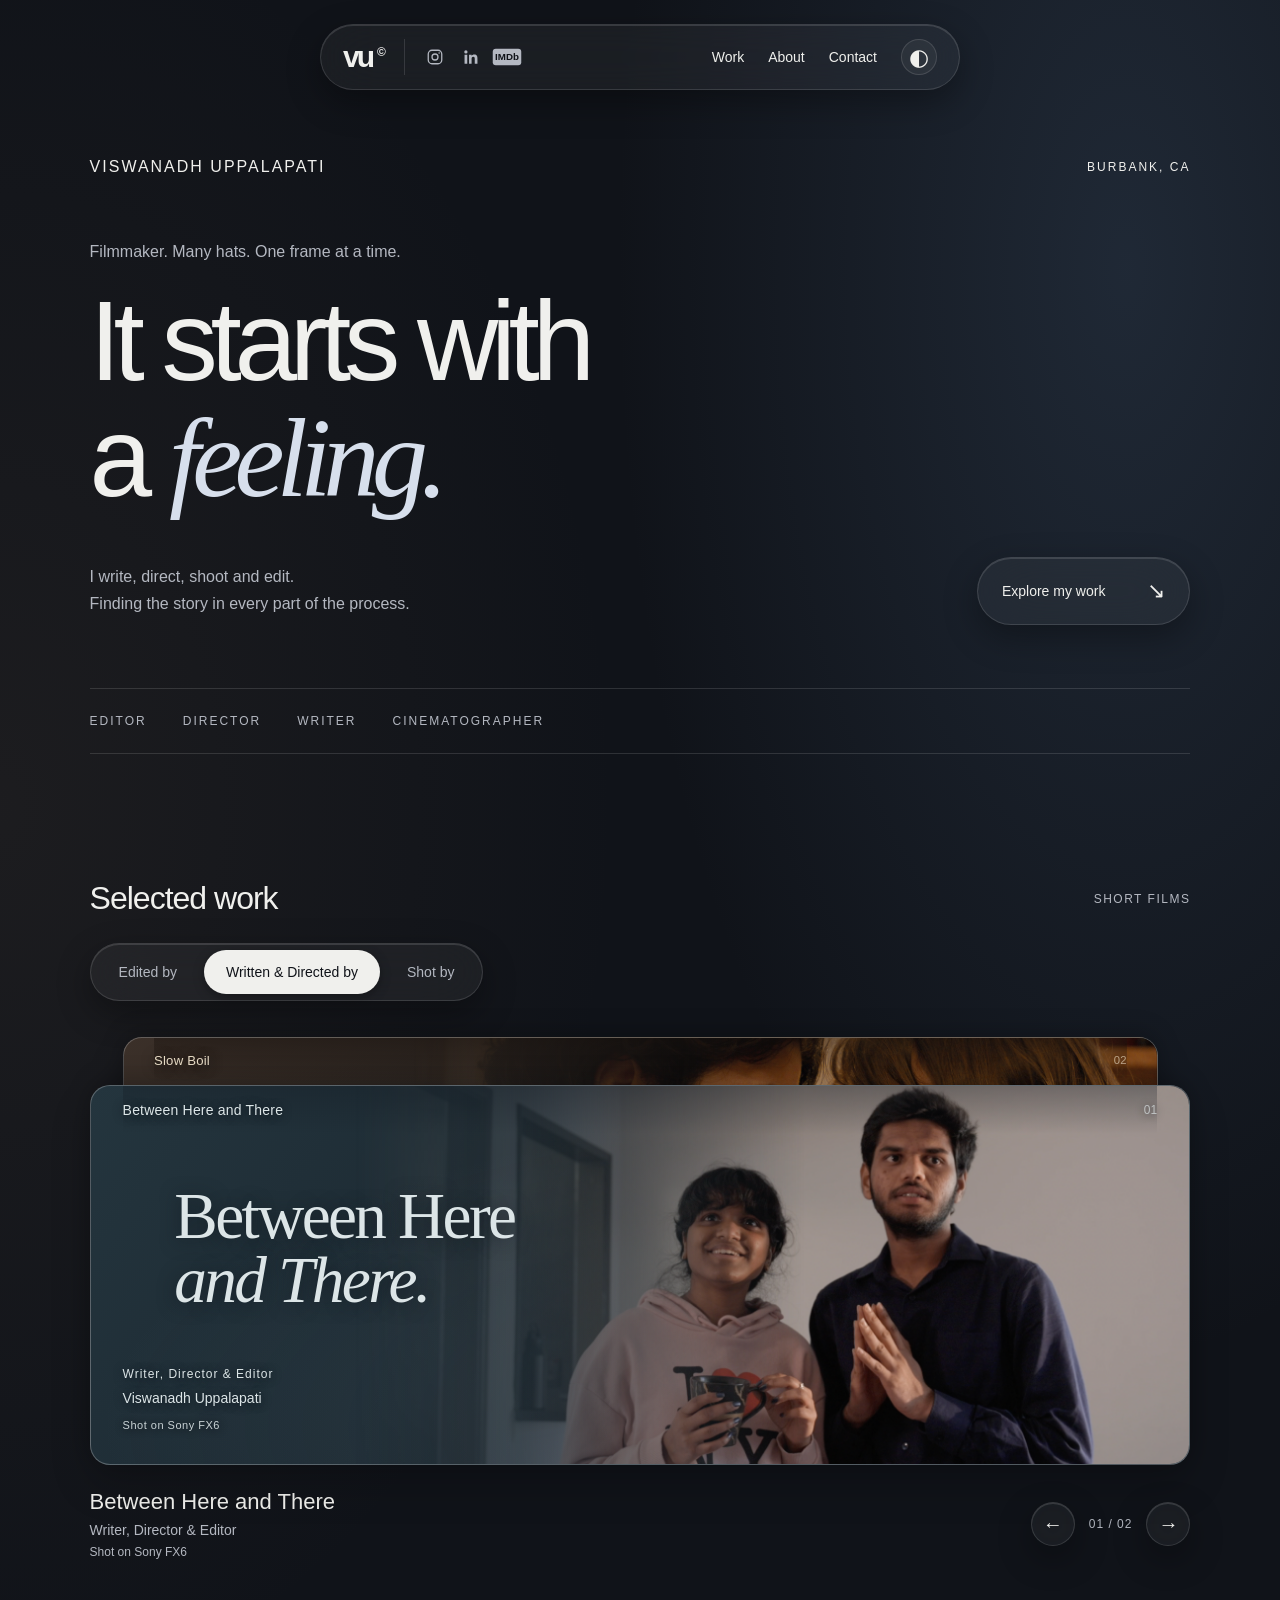
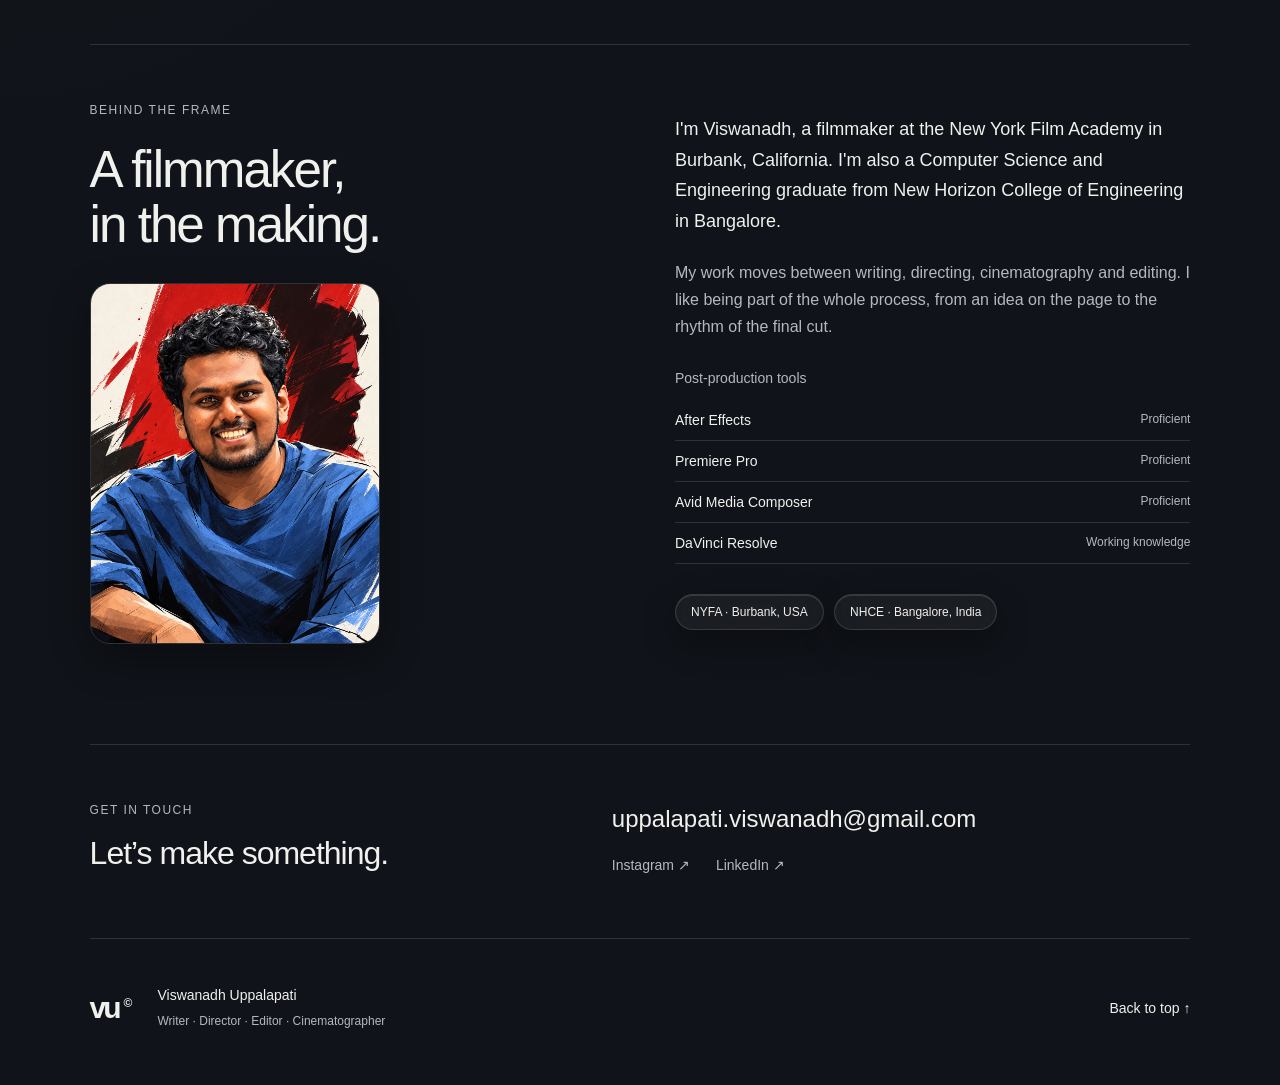
==== commit 0fad3eb7: "Update index.html" ====
--- a/index.html
+++ b/index.html
@@ -6,4 +6,4 @@
 <section class="work" id="work"><div class="section-top"><h2>Selected work</h2><span class="small">SHORT FILMS</span></div><div class="work-tabs glass" role="tablist" aria-label="Films by role"><button id="tab-edit" role="tab" aria-selected="false" aria-controls="panel-edit" tabindex="-1">Edited by</button><button id="tab-direct" role="tab" aria-selected="true" aria-controls="panel-direct" tabindex="0">Written &amp; Directed by</button><button id="tab-shot" role="tab" aria-selected="false" aria-controls="panel-shot" tabindex="-1">Shot by</button></div><div id="panel-direct" class="film-stack-panel" role="tabpanel" aria-labelledby="tab-direct" tabindex="0"><div class="film-stack" style="--layers:2" aria-label="Film card stack"><button class="stack-card between" data-film="between" data-camera="Sony FX6" data-title="Between Here and There" data-role="Writer, Director &amp; Editor" data-depth="1" aria-pressed="true" aria-label="Select Between Here and There" style="--depth:1;z-index:2"><img class="between-still" src="assets/between-here-and-there.png" alt="" width="1690" height="1004" loading="lazy"><span class="layer-label">Between Here and There<span>01</span></span><span class="stack-title">Between Here<br><i>and There.</i></span><span class="stack-credit">Writer, Director &amp; Editor<br><strong>Viswanadh Uppalapati</strong><span class="camera-credit">Shot on Sony FX6</span></span></button><button class="stack-card slow" data-film="slow" data-href="slow-boil.html" data-watch="slow-boil.html#watch" data-camera="RED KOMODO" data-title="Slow Boil" data-role="Writer, Director &amp; Editor" data-depth="0" aria-pressed="false" aria-label="Select Slow Boil" style="--depth:0;z-index:1"><span class="slow-photo" aria-hidden="true"><img src="assets/slow-boil-still.png" alt="" loading="lazy"></span><span class="layer-label">Slow Boil<span>02</span></span><span class="stack-title">SLOW<br><i>BOIL.</i></span><span class="stack-credit">Writer, Director &amp; Editor<br><strong>Viswanadh Uppalapati</strong><span class="camera-credit">Shot on RED KOMODO</span></span></button></div><div class="stack-footer"><div class="stack-description" aria-live="polite"><h3>Between Here and There</h3><p>Writer, Director &amp; Editor</p><p class="selected-camera">Shot on Sony FX6</p></div><div class="stack-controls"><a class="watch-film" href="slow-boil.html#watch" hidden>▶ Watch film</a><span class="watch-pending">Watch link coming soon</span><a class="stack-credits text-button" href="slow-boil.html" hidden>Explore film ↗</a><button class="stack-prev glass" aria-label="Previous film">←</button><span class="stack-counter">01 / 02</span><button class="stack-next glass" aria-label="Next film">→</button></div></div></div><div id="panel-edit" class="film-stack-panel" role="tabpanel" aria-labelledby="tab-edit" tabindex="0" hidden><div class="film-stack" style="--layers:3" aria-label="Film card stack"><button class="stack-card between" data-film="between" data-camera="Sony FX6" data-title="Between Here and There" data-role="Writer, Director &amp; Editor" data-depth="2" aria-pressed="true" aria-label="Select Between Here and There" style="--depth:2;z-index:3"><img class="between-still" src="assets/between-here-and-there.png" alt="" width="1690" height="1004" loading="lazy"><span class="layer-label">Between Here and There<span>01</span></span><span class="stack-title">Between Here<br><i>and There.</i></span><span class="stack-credit">Writer, Director &amp; Editor<br><strong>Viswanadh Uppalapati</strong><span class="camera-credit">Shot on Sony FX6</span></span></button><button class="stack-card inherited" data-film="inherited" data-title="Inherited" data-role="Editor" data-depth="0" aria-pressed="false" aria-label="Select Inherited, film still of a woman screaming with her hands over her ears" style="--depth:0;z-index:1"><img class="inherited-still" src="assets/inherited-still.jpg" alt="" width="1920" height="1080" loading="lazy"><span class="layer-label">Inherited<span>02</span></span><span class="stack-title"><i>Inherited.</i></span><span class="stack-credit">Editor<br><strong>Viswanadh Uppalapati</strong></span></button><button class="stack-card slow" data-film="slow" data-href="slow-boil.html" data-watch="slow-boil.html#watch" data-camera="RED KOMODO" data-title="Slow Boil" data-role="Writer, Director &amp; Editor" data-depth="1" aria-pressed="false" aria-label="Select Slow Boil" style="--depth:1;z-index:2"><span class="slow-photo" aria-hidden="true"><img src="assets/slow-boil-still.png" alt="" loading="lazy"></span><span class="layer-label">Slow Boil<span>03</span></span><span class="stack-title">SLOW<br><i>BOIL.</i></span><span class="stack-credit">Writer, Director &amp; Editor<br><strong>Viswanadh Uppalapati</strong><span class="camera-credit">Shot on RED KOMODO</span></span></button></div><div class="stack-footer"><div class="stack-description" aria-live="polite"><h3>Between Here and There</h3><p>Writer, Director &amp; Editor</p><p class="selected-camera">Shot on Sony FX6</p></div><div class="stack-controls"><a class="watch-film" href="slow-boil.html#watch" hidden>▶ Watch film</a><span class="watch-pending">Watch link coming soon</span><a class="stack-credits text-button" href="slow-boil.html" hidden>Explore film ↗</a><button class="stack-prev glass" aria-label="Previous film">←</button><span class="stack-counter">01 / 03</span><button class="stack-next glass" aria-label="Next film">→</button></div></div></div><div id="panel-shot" class="film-stack-panel" role="tabpanel" aria-labelledby="tab-shot" tabindex="0" hidden><div class="film-stack" style="--layers:2" aria-label="Film card stack"><button class="stack-card borrowed" data-film="borrowed" data-title="Borrowed Time" data-role="Director of Photography" data-depth="1" aria-pressed="true" aria-label="Select Borrowed Time" style="--depth:1;z-index:2"><img class="borrowed-still" src="assets/borrowed-time.png" alt="" loading="lazy"><span class="layer-label">Borrowed Time<span>01</span></span><span class="stack-title">Borrowed<br><i>Time.</i></span><span class="stack-credit">Director of Photography<br><strong>Viswanadh Uppalapati</strong></span></button><button class="stack-card two" data-film="two" data-title="The Two of Us" data-role="Director of Photography" data-depth="0" aria-pressed="false" aria-label="Select The Two of Us" style="--depth:0;z-index:1"><img class="two-still" src="assets/two-of-us.png" alt="" width="1907" height="777" loading="lazy"><span class="layer-label">The Two of Us<span>02</span></span><span class="stack-title"><i>The Two</i> of Us.</span><span class="stack-credit">Director of Photography<br><strong>Viswanadh Uppalapati</strong></span></button></div><div class="stack-footer"><div class="stack-description" aria-live="polite"><h3>Borrowed Time</h3><p>Director of Photography</p><p class="selected-camera" hidden></p></div><div class="stack-controls"><a class="watch-film" href="slow-boil.html#watch" hidden>▶ Watch film</a><span class="watch-pending" hidden>Watch link coming soon</span><a class="stack-credits text-button" href="slow-boil.html" hidden>Explore film ↗</a><button class="stack-prev glass" aria-label="Previous film">←</button><span class="stack-counter">01 / 02</span><button class="stack-next glass" aria-label="Next film">→</button></div></div></div></section>
 <section id="about" class="about"><div><span class="small">BEHIND THE FRAME</span><h2>A filmmaker,<br>in the making.</h2><figure class="portrait-frame"><img src="assets/viswanadh-portrait.png" alt="Illustrated portrait of Viswanadh Uppalapati" width="1122" height="1402" loading="lazy"></figure></div><div class="bio"><p>I'm Viswanadh, a filmmaker at the New York Film Academy in Burbank, California. I'm also a Computer Science and Engineering graduate from New Horizon College of Engineering in Bangalore.</p><p>My work moves between writing, directing, cinematography and editing. I like being part of the whole process, from an idea on the page to the rhythm of the final cut.</p><div class="software"><h3>Post-production tools</h3><ul><li><span>After Effects</span><span>Proficient</span></li><li><span>Premiere Pro</span><span>Proficient</span></li><li><span>Avid Media Composer</span><span>Proficient</span></li><li><span>DaVinci Resolve</span><span>Working knowledge</span></li></ul></div><div class="bio-tags"><span class="glass">NYFA · Burbank, USA</span><span class="glass">NHCE · Bangalore, India</span></div></div></section>
 <section id="contact" class="contact-section"><div><span class="small">GET IN TOUCH</span><h2>Let’s make something.</h2></div><div class="contact-links"><a class="email-link" href="mailto:uppalapati.viswanadh@gmail.com">uppalapati.viswanadh@gmail.com</a><div class="social-links"><a href="https://www.instagram.com/viiswaaa/" target="_blank" rel="noopener noreferrer">Instagram ↗</a><a href="https://www.linkedin.com/in/viswanadh-uppalapati-5238a0225/" target="_blank" rel="noopener noreferrer">LinkedIn ↗</a></div></div></section><footer><a class="monogram" href="#" aria-label="Back to top">vu<span>©</span></a><p>Viswanadh Uppalapati<br><span>Writer · Director · Editor · Cinematographer</span></p><a href="#main">Back to top ↑</a></footer></main>
-<dialog id="film-dialog" class="glass"><button class="close" aria-label="Close film credits">×</button><span class="small">SHORT FILM / CREDITS</span><h2>Slow Boil</h2><dl><div><dt>Writer, Director &amp; Editor</dt><dd>Viswanadh Uppalapati</dd></div><div><dt>Producer</dt><dd>Ayush Abhigyan</dd></div><div><dt>Director of Photography</dt><dd>Varun Kalyanasundaram</dd></div><div><dt>John</dt><dd>Douglas Jung</dd></div><div><dt>Sarah</dt><dd>Skylar Fast</dd></div></dl><p class="camera">Shot on RED KOMODO</p></dialog><script src="app.js?v=links-1"></script></body></html>
+<dialog id="film-dialog" class="glass"><button class="close" aria-label="Close film credits">×</button><span class="small">SHORT FILM / CREDITS</span><h2>Slow Boil</h2><dl><div><dt>Writer, Director &amp; Editor</dt><dd>Viswanadh Uppalapati</dd></div><div><dt>Producer</dt><dd>Ayush Abhigyan</dd></div><div><dt>Director of Photography</dt><dd>Varun Kalyanasundaram</dd></div><div><dt>John</dt><dd>Douglas Jung</dd></div><div><dt>Sarah</dt><dd>Skylar Fast</dd></div></dl><p class="camera">Shot on RED KOMODO</p></dialog><script src="app.js?v=links-2"></script></body></html>
--- a/style.css
+++ b/style.css
@@ -42,3 +42,11 @@
 .stack-card[data-href][aria-pressed="true"]:hover::after{background:#17100ce6;transform:translateY(-2px)}
 @media(max-width:700px){.stack-card[data-href][aria-pressed="true"]::after{right:16px;bottom:16px;font-size:12px;padding:8px 13px}}
 .stack-controls .stack-credits{display:none!important}
+.card-actions{position:absolute;right:24px;bottom:22px;z-index:20;display:flex;gap:10px;align-items:center}
+.card-actions a,.card-actions span{font-size:13px;padding:10px 16px;border-radius:24px;background:#17100cb0;border:1px solid #ffffff40;color:#f0e8da;backdrop-filter:blur(10px);-webkit-backdrop-filter:blur(10px);white-space:nowrap;transition:background .2s,transform .2s}
+.card-actions a:hover{background:#17100ce6;transform:translateY(-2px)}
+.card-actions .is-pending{opacity:.75}
+.card-actions:empty{display:none}
+.stack-controls .watch-film,.stack-controls .watch-pending,.stack-controls .stack-credits{display:none!important}
+.stack-card[data-href][aria-pressed="true"]::after{display:none!important}
+@media(max-width:700px){.card-actions{right:16px;bottom:16px;flex-direction:column;align-items:flex-end;gap:8px}.card-actions a,.card-actions span{font-size:12px;padding:8px 12px}}
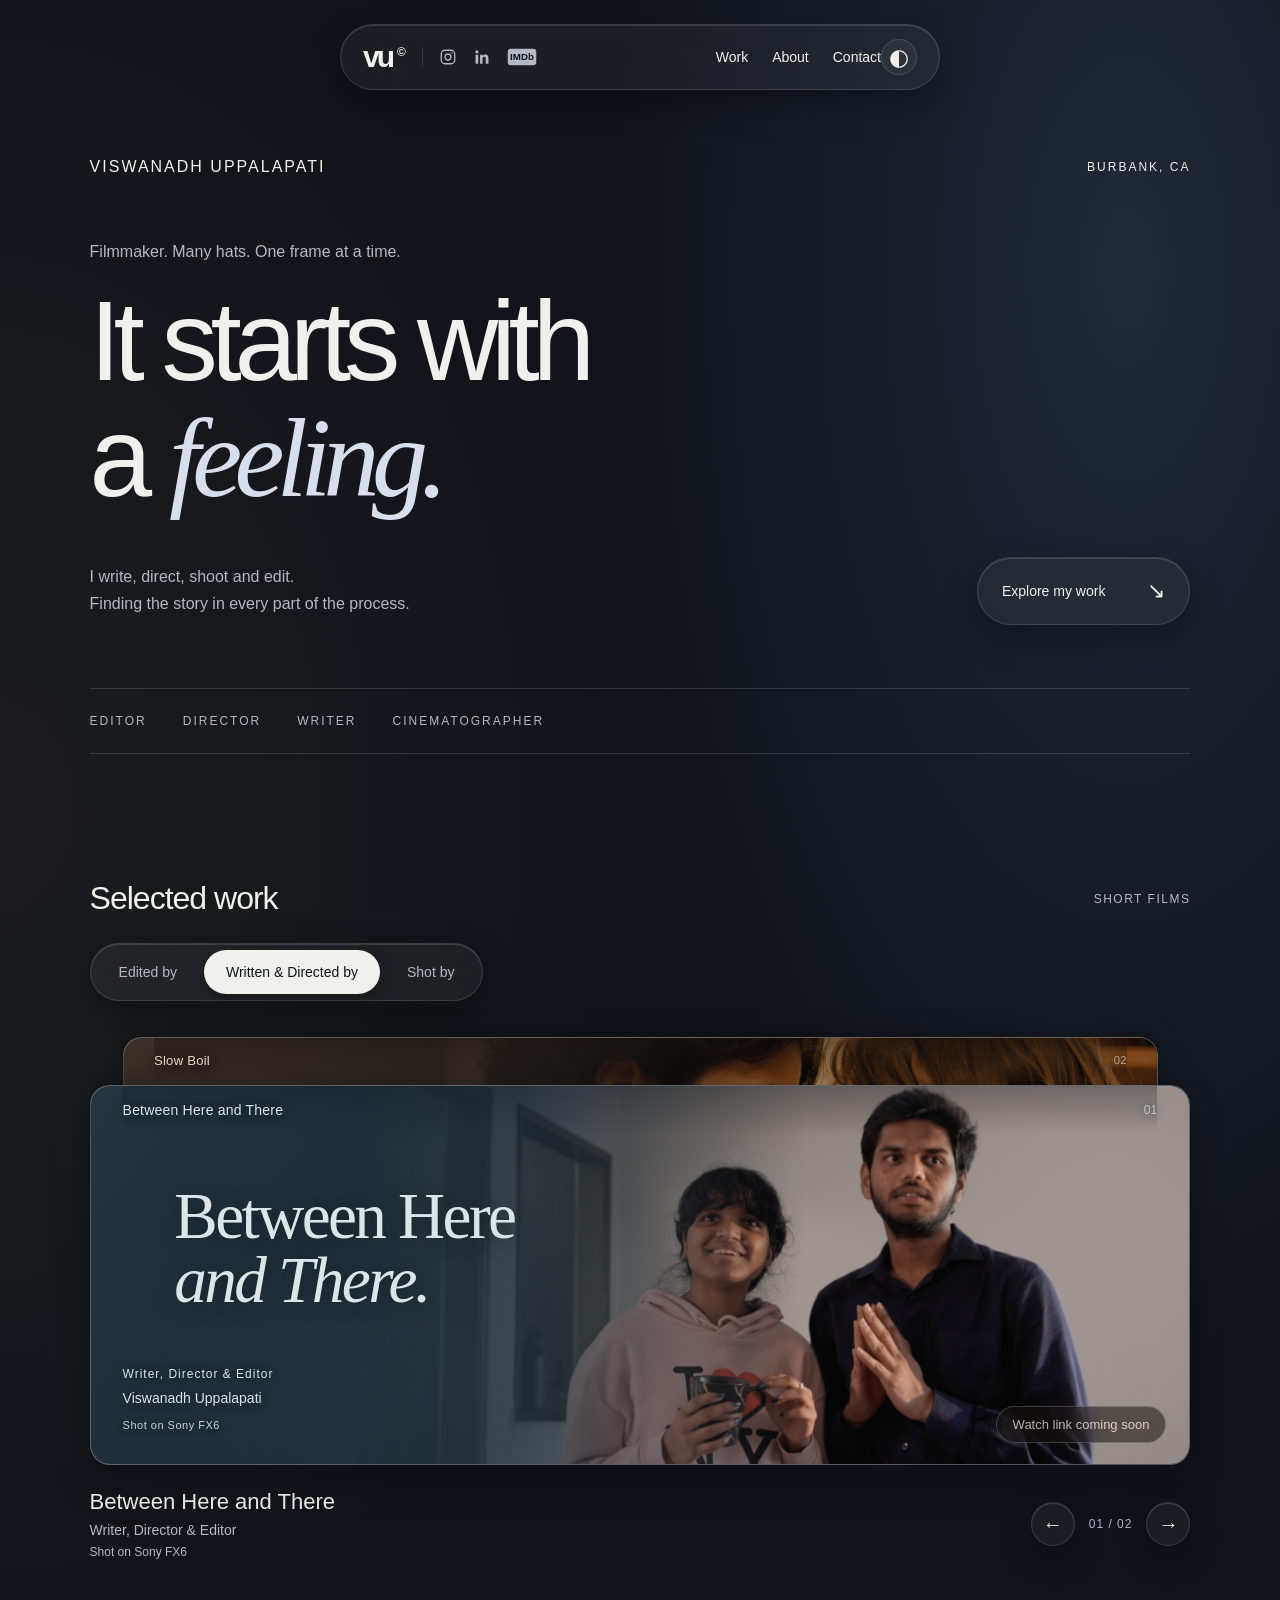
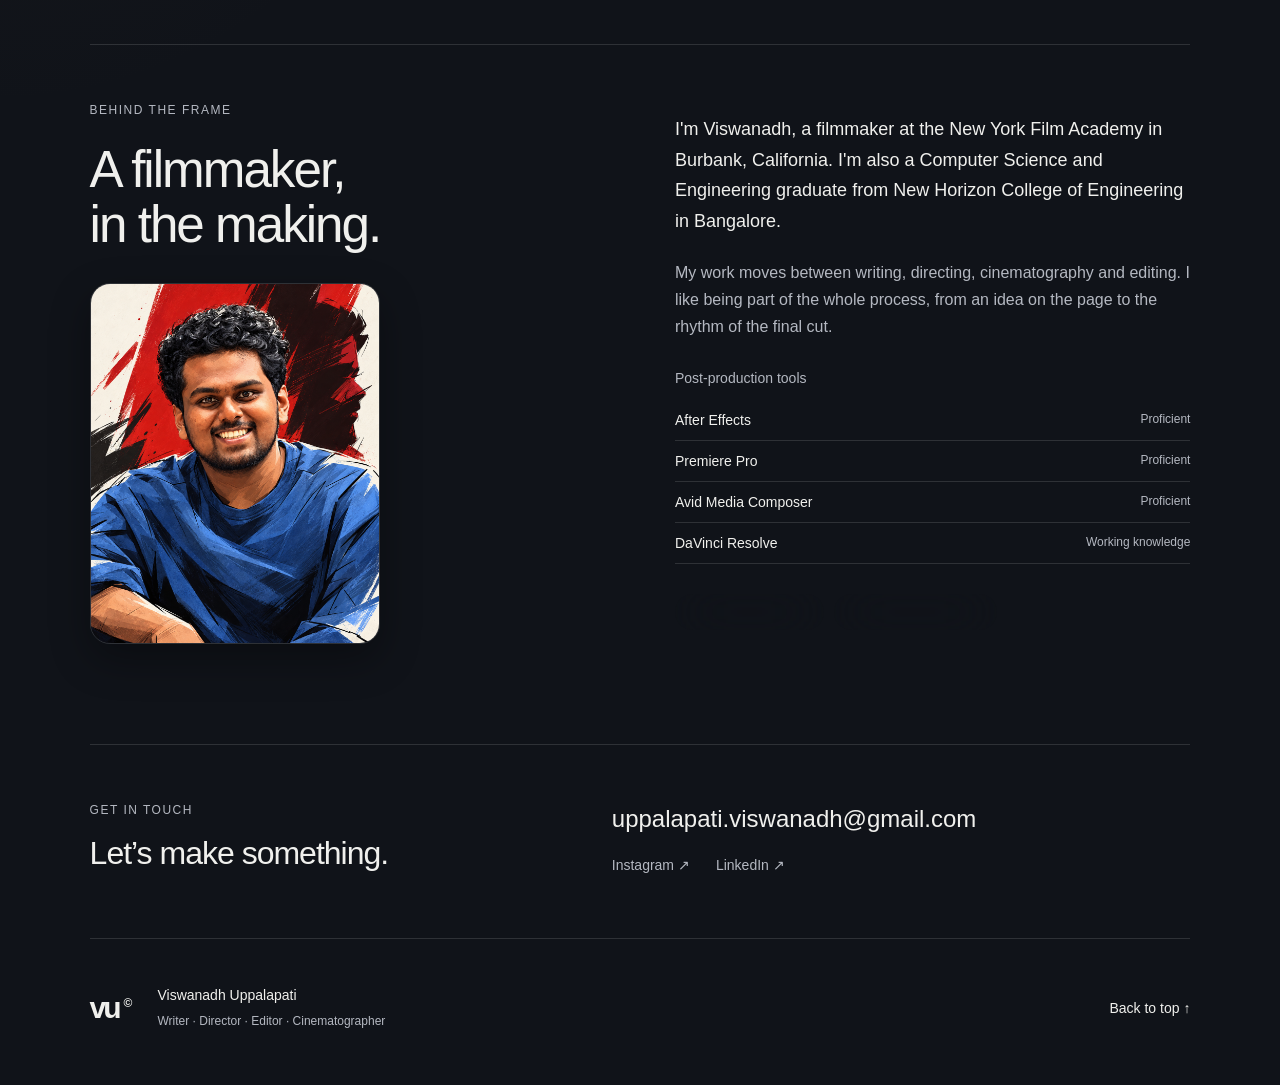
==== commit 21939da9: "Update index.html" ====
--- a/index.html
+++ b/index.html
@@ -1,9 +1,112 @@
 <!doctype html>
-<html lang="en"><head><meta charset="UTF-8"><meta name="viewport" content="width=device-width, initial-scale=1"><meta name="theme-color" content="#11151d"><title>Viswanadh Uppalapati — Filmmaker</title><meta name="description" content="Viswanadh Uppalapati. Student filmmaker, editor, director, writer and cinematographer based in Burbank, California."><link rel="icon" href="favicon.svg"><link rel="stylesheet" href="style.css?v=nav-20260930-1"></head>
+<html lang="en"><head><meta charset="UTF-8"><meta name="viewport" content="width=device-width, initial-scale=1"><meta name="theme-color" content="#11151d"><title>Viswanadh Uppalapati — Filmmaker</title><meta name="description" content="Viswanadh Uppalapati. Student filmmaker, editor, director, writer and cinematographer based in Burbank, California."><link rel="icon" href="favicon.svg"><link rel="stylesheet" href="style.css?v=full-20260930-1"></head>
 <body><a class="skip" href="#main">Skip to content</a>
 <header class="nav glass"><div class="nav-brand"><a class="monogram" href="#" aria-label="Home">vu<span>©</span></a><div class="nav-socials" aria-label="Social profiles"><a href="https://www.instagram.com/viiswaaa/" target="_blank" rel="noopener noreferrer" aria-label="Instagram (opens in new tab)" title="Instagram"><svg viewBox="0 0 24 24" aria-hidden="true" fill="none" stroke="currentColor" stroke-width="1.7"><rect x="3" y="3" width="18" height="18" rx="5"/><circle cx="12" cy="12" r="4"/><circle cx="17.5" cy="6.5" r="1" fill="currentColor" stroke="none"/></svg></a><a href="https://www.linkedin.com/in/viswanadh-uppalapati-5238a0225/" target="_blank" rel="noopener noreferrer" aria-label="LinkedIn (opens in new tab)" title="LinkedIn"><svg viewBox="0 0 24 24" aria-hidden="true" fill="currentColor"><path d="M5.2 3a2.2 2.2 0 1 0 0 4.4 2.2 2.2 0 0 0 0-4.4ZM3.4 9h3.6v12H3.4V9Zm6 0h3.4v1.6c.6-1.1 1.8-1.9 3.5-1.9 3.7 0 4.3 2.4 4.3 5.5V21H17v-6c0-1.5 0-3.2-2-3.2s-2.2 1.5-2.2 3.1V21H9.4V9Z"/></svg></a><a href="https://www.imdb.com/name/nm18552574/" target="_blank" rel="noopener noreferrer" aria-label="IMDb (opens in new tab)" title="IMDb"><svg viewBox="0 0 40 24" style="width:30px;height:20px" aria-hidden="true"><rect x="1" y="1" width="38" height="22" rx="4" fill="currentColor"/><text x="20" y="16.5" text-anchor="middle" font-family="Arial,Helvetica,sans-serif" font-size="13" font-weight="900" fill="var(--bg)">IMDb</text></svg></a></div></div><nav aria-label="Main navigation"><a href="#work">Work</a><a href="#about">About</a><a href="#contact">Contact</a></nav><button id="theme" class="theme" aria-label="Switch to light appearance" title="Switch appearance">◐</button></header>
 <main id="main"><section class="hero"><div class="eyebrow"><span>VISWANADH UPPALAPATI</span><span>BURBANK, CA</span></div><p class="intro"> Filmmaker. Many hats. One frame at a time.</p><h1>It starts with<br> a <em>feeling.</em></h1><div class="hero-bottom"><p>I write, direct, shoot and edit.<br>Finding the story in every part of the process.</p><a class="button glass" href="#work">Explore my work <span aria-hidden="true">↘</span></a></div><div class="roles" aria-label="Filmmaking roles"><span>EDITOR</span><span>DIRECTOR</span><span>WRITER</span><span>CINEMATOGRAPHER</span></div></section>
 <section class="work" id="work"><div class="section-top"><h2>Selected work</h2><span class="small">SHORT FILMS</span></div><div class="work-tabs glass" role="tablist" aria-label="Films by role"><button id="tab-edit" role="tab" aria-selected="false" aria-controls="panel-edit" tabindex="-1">Edited by</button><button id="tab-direct" role="tab" aria-selected="true" aria-controls="panel-direct" tabindex="0">Written &amp; Directed by</button><button id="tab-shot" role="tab" aria-selected="false" aria-controls="panel-shot" tabindex="-1">Shot by</button></div><div id="panel-direct" class="film-stack-panel" role="tabpanel" aria-labelledby="tab-direct" tabindex="0"><div class="film-stack" style="--layers:2" aria-label="Film card stack"><button class="stack-card between" data-film="between" data-camera="Sony FX6" data-title="Between Here and There" data-role="Writer, Director &amp; Editor" data-depth="1" aria-pressed="true" aria-label="Select Between Here and There" style="--depth:1;z-index:2"><img class="between-still" src="assets/between-here-and-there.png" alt="" width="1690" height="1004" loading="lazy"><span class="layer-label">Between Here and There<span>01</span></span><span class="stack-title">Between Here<br><i>and There.</i></span><span class="stack-credit">Writer, Director &amp; Editor<br><strong>Viswanadh Uppalapati</strong><span class="camera-credit">Shot on Sony FX6</span></span></button><button class="stack-card slow" data-film="slow" data-href="slow-boil.html" data-watch="slow-boil.html#watch" data-camera="RED KOMODO" data-title="Slow Boil" data-role="Writer, Director &amp; Editor" data-depth="0" aria-pressed="false" aria-label="Select Slow Boil" style="--depth:0;z-index:1"><span class="slow-photo" aria-hidden="true"><img src="assets/slow-boil-still.png" alt="" loading="lazy"></span><span class="layer-label">Slow Boil<span>02</span></span><span class="stack-title">SLOW<br><i>BOIL.</i></span><span class="stack-credit">Writer, Director &amp; Editor<br><strong>Viswanadh Uppalapati</strong><span class="camera-credit">Shot on RED KOMODO</span></span></button></div><div class="stack-footer"><div class="stack-description" aria-live="polite"><h3>Between Here and There</h3><p>Writer, Director &amp; Editor</p><p class="selected-camera">Shot on Sony FX6</p></div><div class="stack-controls"><a class="watch-film" href="slow-boil.html#watch" hidden>▶ Watch film</a><span class="watch-pending">Watch link coming soon</span><a class="stack-credits text-button" href="slow-boil.html" hidden>Explore film ↗</a><button class="stack-prev glass" aria-label="Previous film">←</button><span class="stack-counter">01 / 02</span><button class="stack-next glass" aria-label="Next film">→</button></div></div></div><div id="panel-edit" class="film-stack-panel" role="tabpanel" aria-labelledby="tab-edit" tabindex="0" hidden><div class="film-stack" style="--layers:3" aria-label="Film card stack"><button class="stack-card between" data-film="between" data-camera="Sony FX6" data-title="Between Here and There" data-role="Writer, Director &amp; Editor" data-depth="2" aria-pressed="true" aria-label="Select Between Here and There" style="--depth:2;z-index:3"><img class="between-still" src="assets/between-here-and-there.png" alt="" width="1690" height="1004" loading="lazy"><span class="layer-label">Between Here and There<span>01</span></span><span class="stack-title">Between Here<br><i>and There.</i></span><span class="stack-credit">Writer, Director &amp; Editor<br><strong>Viswanadh Uppalapati</strong><span class="camera-credit">Shot on Sony FX6</span></span></button><button class="stack-card inherited" data-film="inherited" data-title="Inherited" data-role="Editor" data-depth="0" aria-pressed="false" aria-label="Select Inherited, film still of a woman screaming with her hands over her ears" style="--depth:0;z-index:1"><img class="inherited-still" src="assets/inherited-still.jpg" alt="" width="1920" height="1080" loading="lazy"><span class="layer-label">Inherited<span>02</span></span><span class="stack-title"><i>Inherited.</i></span><span class="stack-credit">Editor<br><strong>Viswanadh Uppalapati</strong></span></button><button class="stack-card slow" data-film="slow" data-href="slow-boil.html" data-watch="slow-boil.html#watch" data-camera="RED KOMODO" data-title="Slow Boil" data-role="Writer, Director &amp; Editor" data-depth="1" aria-pressed="false" aria-label="Select Slow Boil" style="--depth:1;z-index:2"><span class="slow-photo" aria-hidden="true"><img src="assets/slow-boil-still.png" alt="" loading="lazy"></span><span class="layer-label">Slow Boil<span>03</span></span><span class="stack-title">SLOW<br><i>BOIL.</i></span><span class="stack-credit">Writer, Director &amp; Editor<br><strong>Viswanadh Uppalapati</strong><span class="camera-credit">Shot on RED KOMODO</span></span></button></div><div class="stack-footer"><div class="stack-description" aria-live="polite"><h3>Between Here and There</h3><p>Writer, Director &amp; Editor</p><p class="selected-camera">Shot on Sony FX6</p></div><div class="stack-controls"><a class="watch-film" href="slow-boil.html#watch" hidden>▶ Watch film</a><span class="watch-pending">Watch link coming soon</span><a class="stack-credits text-button" href="slow-boil.html" hidden>Explore film ↗</a><button class="stack-prev glass" aria-label="Previous film">←</button><span class="stack-counter">01 / 03</span><button class="stack-next glass" aria-label="Next film">→</button></div></div></div><div id="panel-shot" class="film-stack-panel" role="tabpanel" aria-labelledby="tab-shot" tabindex="0" hidden><div class="film-stack" style="--layers:2" aria-label="Film card stack"><button class="stack-card borrowed" data-film="borrowed" data-title="Borrowed Time" data-role="Director of Photography" data-depth="1" aria-pressed="true" aria-label="Select Borrowed Time" style="--depth:1;z-index:2"><img class="borrowed-still" src="assets/borrowed-time.png" alt="" loading="lazy"><span class="layer-label">Borrowed Time<span>01</span></span><span class="stack-title">Borrowed<br><i>Time.</i></span><span class="stack-credit">Director of Photography<br><strong>Viswanadh Uppalapati</strong></span></button><button class="stack-card two" data-film="two" data-title="The Two of Us" data-role="Director of Photography" data-depth="0" aria-pressed="false" aria-label="Select The Two of Us" style="--depth:0;z-index:1"><img class="two-still" src="assets/two-of-us.png" alt="" width="1907" height="777" loading="lazy"><span class="layer-label">The Two of Us<span>02</span></span><span class="stack-title"><i>The Two</i> of Us.</span><span class="stack-credit">Director of Photography<br><strong>Viswanadh Uppalapati</strong></span></button></div><div class="stack-footer"><div class="stack-description" aria-live="polite"><h3>Borrowed Time</h3><p>Director of Photography</p><p class="selected-camera" hidden></p></div><div class="stack-controls"><a class="watch-film" href="slow-boil.html#watch" hidden>▶ Watch film</a><span class="watch-pending" hidden>Watch link coming soon</span><a class="stack-credits text-button" href="slow-boil.html" hidden>Explore film ↗</a><button class="stack-prev glass" aria-label="Previous film">←</button><span class="stack-counter">01 / 02</span><button class="stack-next glass" aria-label="Next film">→</button></div></div></div></section>
 <section id="about" class="about"><div><span class="small">BEHIND THE FRAME</span><h2>A filmmaker,<br>in the making.</h2><figure class="portrait-frame"><img src="assets/viswanadh-portrait.png" alt="Illustrated portrait of Viswanadh Uppalapati" width="1122" height="1402" loading="lazy"></figure></div><div class="bio"><p>I'm Viswanadh, a filmmaker at the New York Film Academy in Burbank, California. I'm also a Computer Science and Engineering graduate from New Horizon College of Engineering in Bangalore.</p><p>My work moves between writing, directing, cinematography and editing. I like being part of the whole process, from an idea on the page to the rhythm of the final cut.</p><div class="software"><h3>Post-production tools</h3><ul><li><span>After Effects</span><span>Proficient</span></li><li><span>Premiere Pro</span><span>Proficient</span></li><li><span>Avid Media Composer</span><span>Proficient</span></li><li><span>DaVinci Resolve</span><span>Working knowledge</span></li></ul></div><div class="bio-tags"><span class="glass">NYFA · Burbank, USA</span><span class="glass">NHCE · Bangalore, India</span></div></div></section>
 <section id="contact" class="contact-section"><div><span class="small">GET IN TOUCH</span><h2>Let’s make something.</h2></div><div class="contact-links"><a class="email-link" href="mailto:uppalapati.viswanadh@gmail.com">uppalapati.viswanadh@gmail.com</a><div class="social-links"><a href="https://www.instagram.com/viiswaaa/" target="_blank" rel="noopener noreferrer">Instagram ↗</a><a href="https://www.linkedin.com/in/viswanadh-uppalapati-5238a0225/" target="_blank" rel="noopener noreferrer">LinkedIn ↗</a></div></div></section><footer><a class="monogram" href="#" aria-label="Back to top">vu<span>©</span></a><p>Viswanadh Uppalapati<br><span>Writer · Director · Editor · Cinematographer</span></p><a href="#main">Back to top ↑</a></footer></main>
-<dialog id="film-dialog" class="glass"><button class="close" aria-label="Close film credits">×</button><span class="small">SHORT FILM / CREDITS</span><h2>Slow Boil</h2><dl><div><dt>Writer, Director &amp; Editor</dt><dd>Viswanadh Uppalapati</dd></div><div><dt>Producer</dt><dd>Ayush Abhigyan</dd></div><div><dt>Director of Photography</dt><dd>Varun Kalyanasundaram</dd></div><div><dt>John</dt><dd>Douglas Jung</dd></div><div><dt>Sarah</dt><dd>Skylar Fast</dd></div></dl><p class="camera">Shot on RED KOMODO</p></dialog><script src="app.js?v=links-2"></script></body></html>
+<dialog id="film-dialog" class="glass"><button class="close" aria-label="Close film credits">×</button><span class="small">SHORT FILM / CREDITS</span><h2>Slow Boil</h2><dl><div><dt>Writer, Director &amp; Editor</dt><dd>Viswanadh Uppalapati</dd></div><div><dt>Producer</dt><dd>Ayush Abhigyan</dd></div><div><dt>Director of Photography</dt><dd>Varun Kalyanasundaram</dd></div><div><dt>John</dt><dd>Douglas Jung</dd></div><div><dt>Sarah</dt><dd>Skylar Fast</dd></div></dl><p class="camera">Shot on RED KOMODO</p></dialog><script>
+const theme = document.querySelector('#theme');
+function setTheme(light) {
+ document.body.classList.toggle('light', light);
+ theme.setAttribute('aria-label', light ? 'Switch to dark appearance' : 'Switch to light appearance');
+ document.querySelector('meta[name="theme-color"]').content = light ? '#e8e9ec' : '#11151d';
+}
+try { setTheme(localStorage.getItem('portfolio-appearance') === 'light'); } catch {}
+theme.addEventListener('click', () => {
+ const light = !document.body.classList.contains('light'); setTheme(light);
+ try { localStorage.setItem('portfolio-appearance', light ? 'light' : 'dark'); } catch {}
+});
+const dialog = document.querySelector('#film-dialog');
+
+dialog.querySelector('.close').addEventListener('click', () => dialog.close());
+dialog.addEventListener('click', event => { if (event.target === dialog) { const r = dialog.getBoundingClientRect(); if(event.clientX < r.left || event.clientX > r.right || event.clientY < r.top || event.clientY > r.bottom) dialog.close(); } });
+
+const workTabs = [...document.querySelectorAll('[role="tab"]')];
+function selectWorkTab(tab) {
+ for (const item of workTabs) {
+  const active = item === tab;
+  item.setAttribute('aria-selected', String(active));
+  item.tabIndex = active ? 0 : -1;
+  document.getElementById(item.getAttribute('aria-controls')).hidden = !active;
+ }
+}
+workTabs.forEach((tab, index) => {
+ tab.addEventListener('click', () => selectWorkTab(tab));
+ tab.addEventListener('keydown', event => {
+  let next;
+  if (event.key === 'ArrowRight') next = (index + 1) % workTabs.length;
+  if (event.key === 'ArrowLeft') next = (index + workTabs.length - 1) % workTabs.length;
+  if (event.key === 'Home') next = 0;
+  if (event.key === 'End') next = workTabs.length - 1;
+  if (next !== undefined) { event.preventDefault(); selectWorkTab(workTabs[next]); workTabs[next].focus(); }
+ });
+});
+
+for (const panel of document.querySelectorAll('.film-stack-panel')) {
+ const cards = [...panel.querySelectorAll('.stack-card')];
+ let selected = 0;
+ const actions = document.createElement('div');
+ actions.className = 'card-actions';
+ panel.querySelector('.film-stack').append(actions);
+ function renderActions(card) {
+  actions.replaceChildren();
+  const watchUrl = card.dataset.watch;
+  const pageUrl = card.dataset.href;
+  if (card.dataset.film === 'between' || watchUrl) {
+   const watch = document.createElement(watchUrl ? 'a' : 'span');
+   if (watchUrl) { watch.href = watchUrl; watch.textContent = '▶ Watch film'; }
+   else { watch.className = 'is-pending'; watch.textContent = 'Watch link coming soon'; }
+   actions.append(watch);
+  }
+  if (pageUrl) {
+   const explore = document.createElement('a');
+   explore.href = pageUrl; explore.textContent = 'Explore film ↗';
+   actions.append(explore);
+  }
+ }
+ function selectCard(index) {
+  selected = (index + cards.length) % cards.length;
+  const others = cards.filter((_, i) => i !== selected);
+  for (const [i, card] of cards.entries()) {
+   const depth = i === selected ? cards.length - 1 : others.indexOf(card);
+   card.style.setProperty('--depth', depth);
+   card.style.zIndex = depth + 1;
+   card.dataset.depth = depth;
+   card.setAttribute('aria-pressed', String(i === selected));
+  }
+  const active = cards[selected];
+  renderActions(active);
+  panel.querySelector('.stack-description h3').textContent = active.dataset.title;
+  panel.querySelector('.stack-description p').textContent = active.dataset.role;
+  const camera = panel.querySelector('.selected-camera');
+  camera.textContent = active.dataset.camera ? 'Shot on ' + active.dataset.camera : '';
+  camera.hidden = !active.dataset.camera;
+  const watch = panel.querySelector('.watch-film');
+  const watchUrl = active.dataset.watch;
+  watch.hidden = !watchUrl;
+  if (watchUrl) watch.href = watchUrl;
+  panel.querySelector('.watch-pending').hidden = active.dataset.film !== 'between' || Boolean(watchUrl);
+  panel.querySelector('.stack-counter').textContent = String(selected + 1).padStart(2, '0') + ' / ' + String(cards.length).padStart(2, '0');
+  const explore = panel.querySelector('.stack-credits');
+  explore.hidden = !active.dataset.href;
+  if (active.dataset.href) explore.href = active.dataset.href;
+ }
+ cards.forEach((card, index) => {
+  card.addEventListener('click', () => {
+   if (index === selected && card.dataset.href) { window.location.href = card.dataset.href; return; }
+   selectCard(index);
+  });
+  card.addEventListener('keydown', event => {
+   if (event.key === 'ArrowRight' || event.key === 'ArrowLeft') {
+    event.preventDefault(); selectCard(selected + (event.key === 'ArrowRight' ? 1 : -1)); cards[selected].focus({preventScroll:true});
+   }
+  });
+ });
+ selectCard(0);
+ panel.querySelector('.stack-prev').addEventListener('click', () => selectCard(selected - 1));
+ panel.querySelector('.stack-next').addEventListener('click', () => selectCard(selected + 1));
+}
+
+</script></body></html>
--- a/style.css
+++ b/style.css
@@ -27,14 +27,22 @@
 .stack-card.two .layer-label{background:linear-gradient(180deg,#1d171c60,transparent)}
 @media(max-width:700px){.two-still{object-position:68% center;-webkit-mask-image:linear-gradient(to right,transparent 0%,rgba(0,0,0,.35) 30%,#000 70%);mask-image:linear-gradient(to right,transparent 0%,rgba(0,0,0,.35) 30%,#000 70%)}.stack-card.two .stack-title{font-size:clamp(34px,8.5vw,58px)}}
 
-/* Navigation: brand and social profiles aligned together. */
-.nav{width:min(640px,calc(100% - 32px));height:66px;padding:0 22px;gap:24px}
-.nav-brand{display:flex;align-items:center;gap:18px;flex-shrink:0}
-.nav-brand .monogram{display:block;flex-shrink:0;line-height:1}
-.nav-socials{display:flex;align-items:center;gap:4px;padding-left:14px;border-left:1px solid var(--line)}
-.nav-socials a{display:grid;place-items:center;width:32px;height:36px;border-radius:10px;color:var(--muted)}
-.nav-socials a:hover{color:var(--ink);background:var(--glass);opacity:1}
-.nav-socials svg{display:block;width:18px;height:18px}
+
+.nav{width:min(600px,calc(100% - 36px))}
+.nav-brand{display:flex;align-items:center;gap:16px}
+.nav-socials{display:flex;align-items:center;gap:16px;padding-left:16px;border-left:1px solid var(--line)}
+.nav-socials a{display:grid;place-items:center;color:var(--muted);transition:color .2s}
+.nav-socials a:hover{color:var(--ink);opacity:1}
+.nav-socials svg{width:20px;height:20px;display:block}
+@media(max-width:700px){.nav{padding:0 14px}.nav-brand{gap:10px}.nav-socials{gap:11px;padding-left:11px}.nav-socials svg{width:17px;height:17px}.nav nav{gap:12px}.nav nav a{font-size:12px}.monogram{font-size:26px}}
+
+.card-actions{position:absolute;right:24px;bottom:22px;z-index:20;display:flex;gap:10px;align-items:center}
+.card-actions a,.card-actions span{font-size:13px;padding:10px 16px;border-radius:24px;background:#17100cb0;border:1px solid #ffffff40;color:#f0e8da;backdrop-filter:blur(10px);-webkit-backdrop-filter:blur(10px);white-space:nowrap;transition:background .2s,transform .2s}
+.card-actions a:hover{background:#17100ce6;transform:translateY(-2px)}
+.card-actions .is-pending{opacity:.75}
+.card-actions:empty{display:none}
+.stack-controls .watch-film,.stack-controls .watch-pending,.stack-controls .stack-credits{display:none!important}
+@media(max-width:700px){.card-actions{right:16px;bottom:16px;flex-direction:column;align-items:flex-end;gap:8px}.card-actions a,.card-actions span{font-size:12px;padding:8px 12px}}.nav-socials svg{display:block;width:18px;height:18px}
 .nav nav{gap:24px;margin-left:auto;white-space:nowrap}
 .nav .theme{flex-shrink:0}
 @media(max-width:580px){.nav{top:14px;height:auto;padding:14px 18px;display:grid;grid-template-columns:1fr auto;gap:12px;border-radius:26px}.nav-brand{grid-column:1;grid-row:1;gap:14px}.nav .theme{grid-column:2;grid-row:1}.nav nav{grid-column:1/-1;grid-row:2;justify-content:center;gap:30px;margin:0;padding-top:10px;border-top:1px solid var(--line)}}
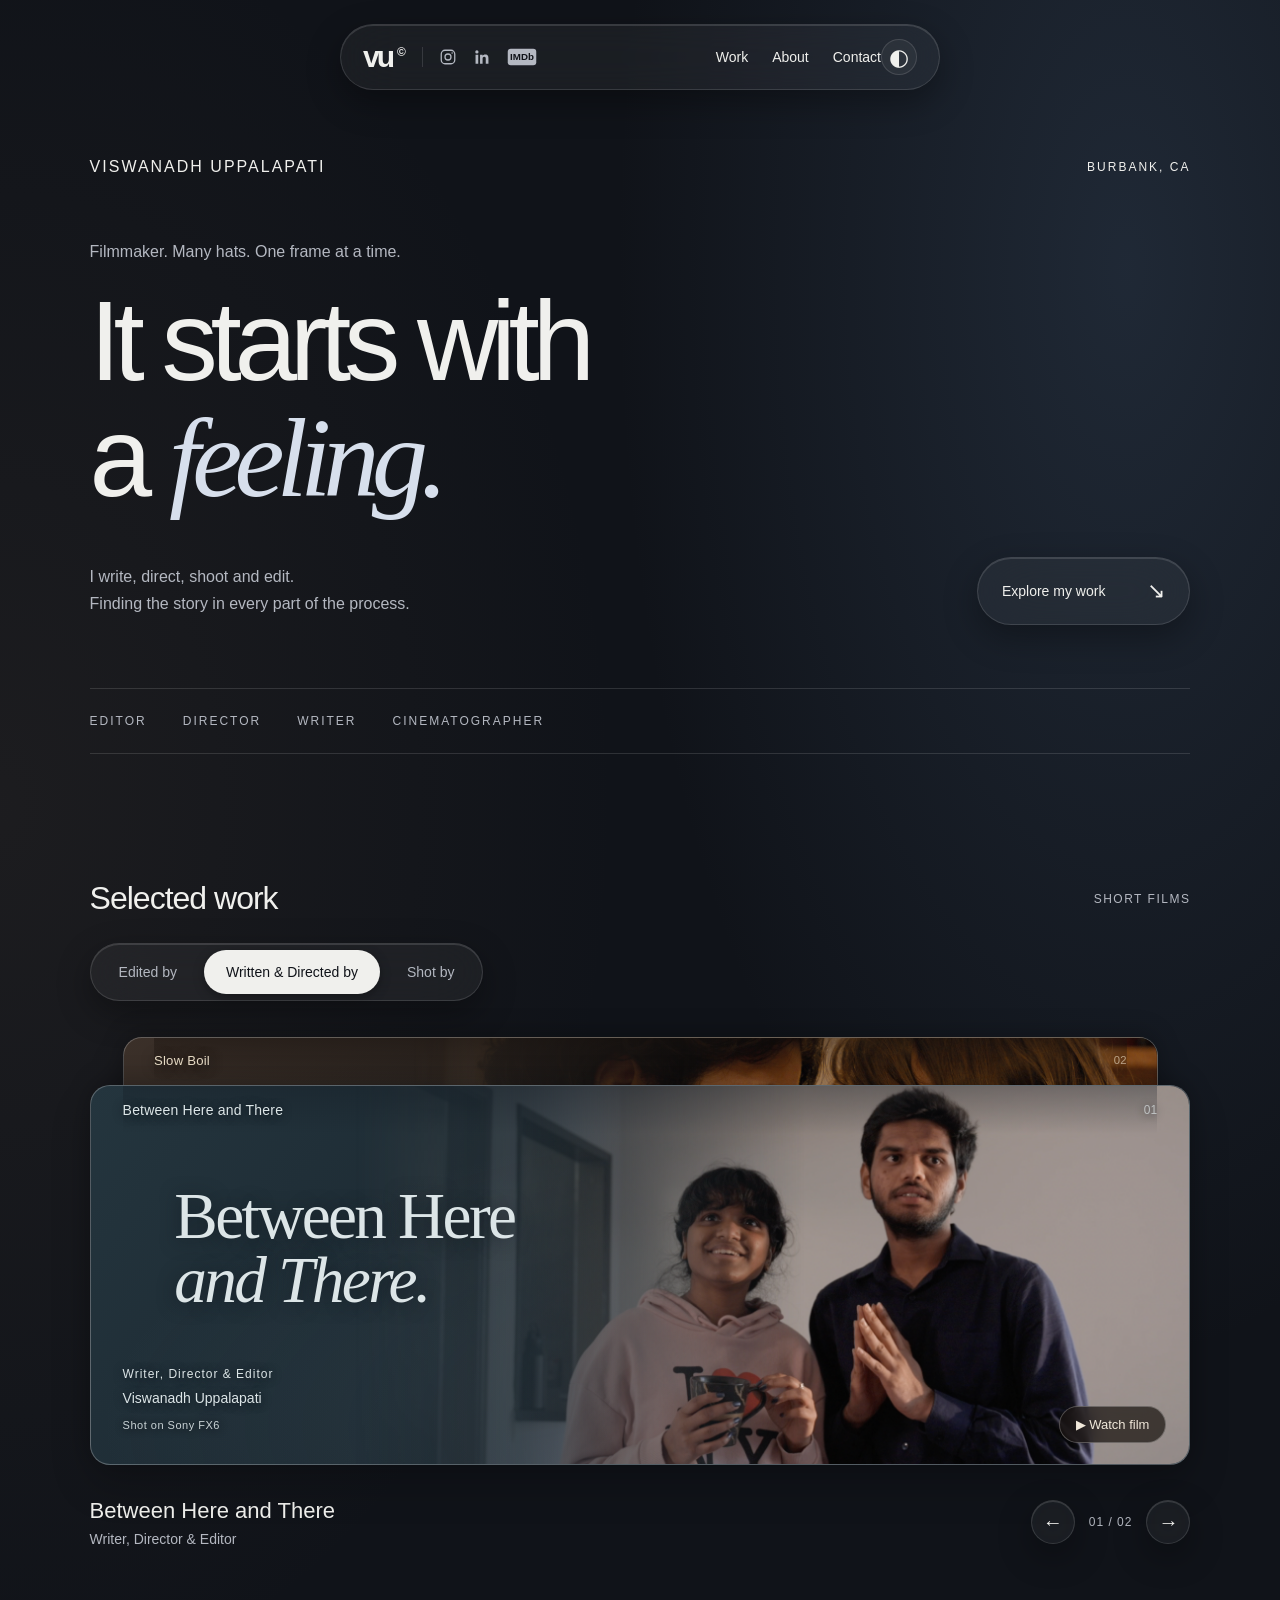
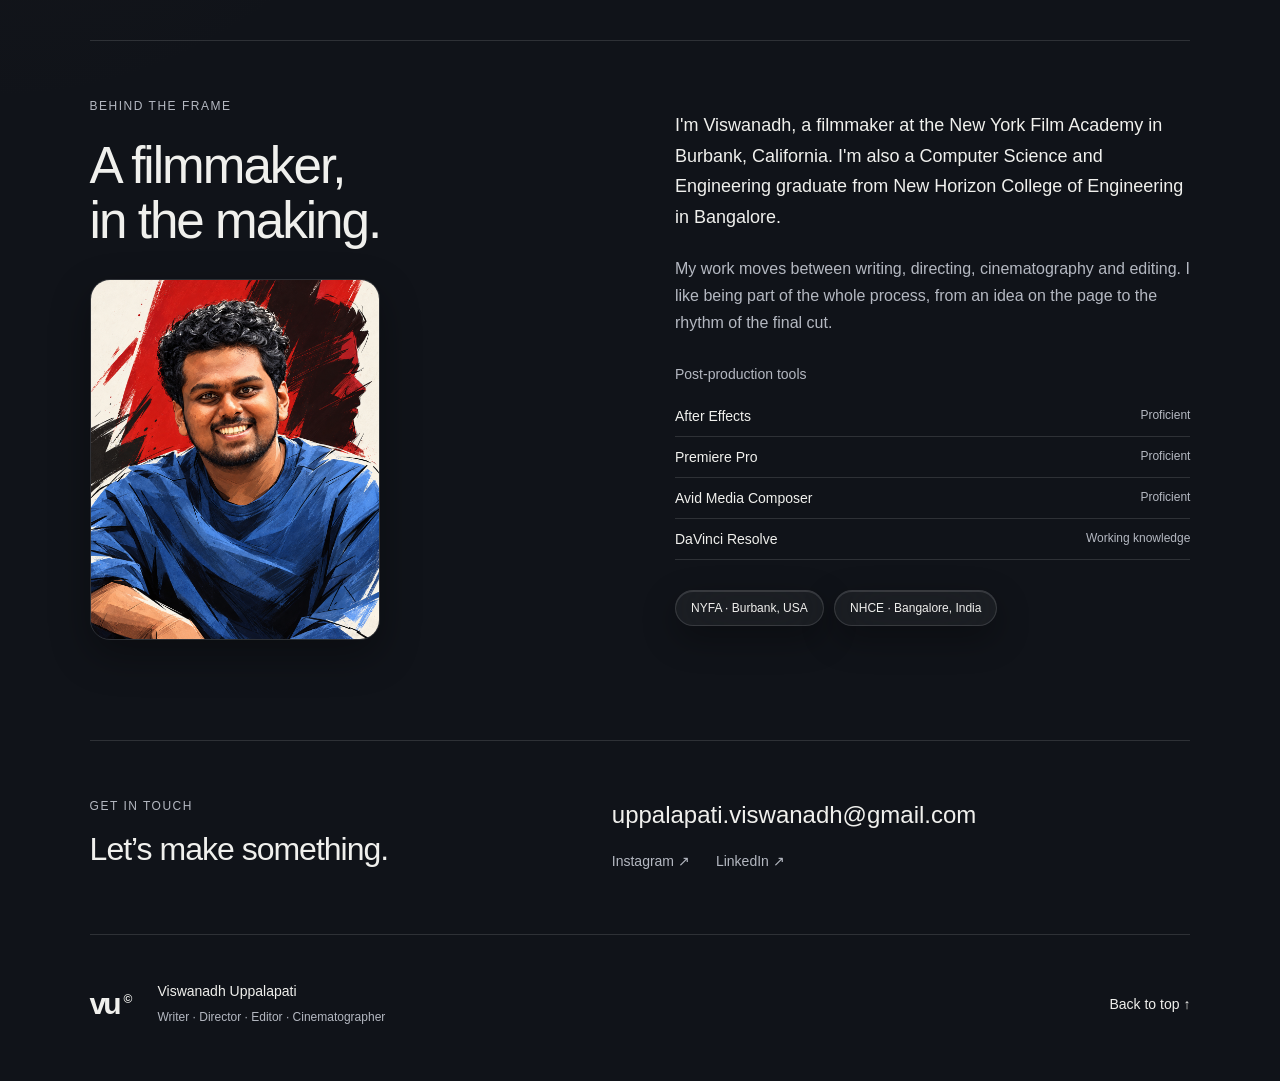
==== commit 265fcf55: "Update index.html" ====
--- a/index.html
+++ b/index.html
@@ -3,7 +3,7 @@
 <body><a class="skip" href="#main">Skip to content</a>
 <header class="nav glass"><div class="nav-brand"><a class="monogram" href="#" aria-label="Home">vu<span>©</span></a><div class="nav-socials" aria-label="Social profiles"><a href="https://www.instagram.com/viiswaaa/" target="_blank" rel="noopener noreferrer" aria-label="Instagram (opens in new tab)" title="Instagram"><svg viewBox="0 0 24 24" aria-hidden="true" fill="none" stroke="currentColor" stroke-width="1.7"><rect x="3" y="3" width="18" height="18" rx="5"/><circle cx="12" cy="12" r="4"/><circle cx="17.5" cy="6.5" r="1" fill="currentColor" stroke="none"/></svg></a><a href="https://www.linkedin.com/in/viswanadh-uppalapati-5238a0225/" target="_blank" rel="noopener noreferrer" aria-label="LinkedIn (opens in new tab)" title="LinkedIn"><svg viewBox="0 0 24 24" aria-hidden="true" fill="currentColor"><path d="M5.2 3a2.2 2.2 0 1 0 0 4.4 2.2 2.2 0 0 0 0-4.4ZM3.4 9h3.6v12H3.4V9Zm6 0h3.4v1.6c.6-1.1 1.8-1.9 3.5-1.9 3.7 0 4.3 2.4 4.3 5.5V21H17v-6c0-1.5 0-3.2-2-3.2s-2.2 1.5-2.2 3.1V21H9.4V9Z"/></svg></a><a href="https://www.imdb.com/name/nm18552574/" target="_blank" rel="noopener noreferrer" aria-label="IMDb (opens in new tab)" title="IMDb"><svg viewBox="0 0 40 24" style="width:30px;height:20px" aria-hidden="true"><rect x="1" y="1" width="38" height="22" rx="4" fill="currentColor"/><text x="20" y="16.5" text-anchor="middle" font-family="Arial,Helvetica,sans-serif" font-size="13" font-weight="900" fill="var(--bg)">IMDb</text></svg></a></div></div><nav aria-label="Main navigation"><a href="#work">Work</a><a href="#about">About</a><a href="#contact">Contact</a></nav><button id="theme" class="theme" aria-label="Switch to light appearance" title="Switch appearance">◐</button></header>
 <main id="main"><section class="hero"><div class="eyebrow"><span>VISWANADH UPPALAPATI</span><span>BURBANK, CA</span></div><p class="intro"> Filmmaker. Many hats. One frame at a time.</p><h1>It starts with<br> a <em>feeling.</em></h1><div class="hero-bottom"><p>I write, direct, shoot and edit.<br>Finding the story in every part of the process.</p><a class="button glass" href="#work">Explore my work <span aria-hidden="true">↘</span></a></div><div class="roles" aria-label="Filmmaking roles"><span>EDITOR</span><span>DIRECTOR</span><span>WRITER</span><span>CINEMATOGRAPHER</span></div></section>
-<section class="work" id="work"><div class="section-top"><h2>Selected work</h2><span class="small">SHORT FILMS</span></div><div class="work-tabs glass" role="tablist" aria-label="Films by role"><button id="tab-edit" role="tab" aria-selected="false" aria-controls="panel-edit" tabindex="-1">Edited by</button><button id="tab-direct" role="tab" aria-selected="true" aria-controls="panel-direct" tabindex="0">Written &amp; Directed by</button><button id="tab-shot" role="tab" aria-selected="false" aria-controls="panel-shot" tabindex="-1">Shot by</button></div><div id="panel-direct" class="film-stack-panel" role="tabpanel" aria-labelledby="tab-direct" tabindex="0"><div class="film-stack" style="--layers:2" aria-label="Film card stack"><button class="stack-card between" data-film="between" data-camera="Sony FX6" data-title="Between Here and There" data-role="Writer, Director &amp; Editor" data-depth="1" aria-pressed="true" aria-label="Select Between Here and There" style="--depth:1;z-index:2"><img class="between-still" src="assets/between-here-and-there.png" alt="" width="1690" height="1004" loading="lazy"><span class="layer-label">Between Here and There<span>01</span></span><span class="stack-title">Between Here<br><i>and There.</i></span><span class="stack-credit">Writer, Director &amp; Editor<br><strong>Viswanadh Uppalapati</strong><span class="camera-credit">Shot on Sony FX6</span></span></button><button class="stack-card slow" data-film="slow" data-href="slow-boil.html" data-watch="slow-boil.html#watch" data-camera="RED KOMODO" data-title="Slow Boil" data-role="Writer, Director &amp; Editor" data-depth="0" aria-pressed="false" aria-label="Select Slow Boil" style="--depth:0;z-index:1"><span class="slow-photo" aria-hidden="true"><img src="assets/slow-boil-still.png" alt="" loading="lazy"></span><span class="layer-label">Slow Boil<span>02</span></span><span class="stack-title">SLOW<br><i>BOIL.</i></span><span class="stack-credit">Writer, Director &amp; Editor<br><strong>Viswanadh Uppalapati</strong><span class="camera-credit">Shot on RED KOMODO</span></span></button></div><div class="stack-footer"><div class="stack-description" aria-live="polite"><h3>Between Here and There</h3><p>Writer, Director &amp; Editor</p><p class="selected-camera">Shot on Sony FX6</p></div><div class="stack-controls"><a class="watch-film" href="slow-boil.html#watch" hidden>▶ Watch film</a><span class="watch-pending">Watch link coming soon</span><a class="stack-credits text-button" href="slow-boil.html" hidden>Explore film ↗</a><button class="stack-prev glass" aria-label="Previous film">←</button><span class="stack-counter">01 / 02</span><button class="stack-next glass" aria-label="Next film">→</button></div></div></div><div id="panel-edit" class="film-stack-panel" role="tabpanel" aria-labelledby="tab-edit" tabindex="0" hidden><div class="film-stack" style="--layers:3" aria-label="Film card stack"><button class="stack-card between" data-film="between" data-camera="Sony FX6" data-title="Between Here and There" data-role="Writer, Director &amp; Editor" data-depth="2" aria-pressed="true" aria-label="Select Between Here and There" style="--depth:2;z-index:3"><img class="between-still" src="assets/between-here-and-there.png" alt="" width="1690" height="1004" loading="lazy"><span class="layer-label">Between Here and There<span>01</span></span><span class="stack-title">Between Here<br><i>and There.</i></span><span class="stack-credit">Writer, Director &amp; Editor<br><strong>Viswanadh Uppalapati</strong><span class="camera-credit">Shot on Sony FX6</span></span></button><button class="stack-card inherited" data-film="inherited" data-title="Inherited" data-role="Editor" data-depth="0" aria-pressed="false" aria-label="Select Inherited, film still of a woman screaming with her hands over her ears" style="--depth:0;z-index:1"><img class="inherited-still" src="assets/inherited-still.jpg" alt="" width="1920" height="1080" loading="lazy"><span class="layer-label">Inherited<span>02</span></span><span class="stack-title"><i>Inherited.</i></span><span class="stack-credit">Editor<br><strong>Viswanadh Uppalapati</strong></span></button><button class="stack-card slow" data-film="slow" data-href="slow-boil.html" data-watch="slow-boil.html#watch" data-camera="RED KOMODO" data-title="Slow Boil" data-role="Writer, Director &amp; Editor" data-depth="1" aria-pressed="false" aria-label="Select Slow Boil" style="--depth:1;z-index:2"><span class="slow-photo" aria-hidden="true"><img src="assets/slow-boil-still.png" alt="" loading="lazy"></span><span class="layer-label">Slow Boil<span>03</span></span><span class="stack-title">SLOW<br><i>BOIL.</i></span><span class="stack-credit">Writer, Director &amp; Editor<br><strong>Viswanadh Uppalapati</strong><span class="camera-credit">Shot on RED KOMODO</span></span></button></div><div class="stack-footer"><div class="stack-description" aria-live="polite"><h3>Between Here and There</h3><p>Writer, Director &amp; Editor</p><p class="selected-camera">Shot on Sony FX6</p></div><div class="stack-controls"><a class="watch-film" href="slow-boil.html#watch" hidden>▶ Watch film</a><span class="watch-pending">Watch link coming soon</span><a class="stack-credits text-button" href="slow-boil.html" hidden>Explore film ↗</a><button class="stack-prev glass" aria-label="Previous film">←</button><span class="stack-counter">01 / 03</span><button class="stack-next glass" aria-label="Next film">→</button></div></div></div><div id="panel-shot" class="film-stack-panel" role="tabpanel" aria-labelledby="tab-shot" tabindex="0" hidden><div class="film-stack" style="--layers:2" aria-label="Film card stack"><button class="stack-card borrowed" data-film="borrowed" data-title="Borrowed Time" data-role="Director of Photography" data-depth="1" aria-pressed="true" aria-label="Select Borrowed Time" style="--depth:1;z-index:2"><img class="borrowed-still" src="assets/borrowed-time.png" alt="" loading="lazy"><span class="layer-label">Borrowed Time<span>01</span></span><span class="stack-title">Borrowed<br><i>Time.</i></span><span class="stack-credit">Director of Photography<br><strong>Viswanadh Uppalapati</strong></span></button><button class="stack-card two" data-film="two" data-title="The Two of Us" data-role="Director of Photography" data-depth="0" aria-pressed="false" aria-label="Select The Two of Us" style="--depth:0;z-index:1"><img class="two-still" src="assets/two-of-us.png" alt="" width="1907" height="777" loading="lazy"><span class="layer-label">The Two of Us<span>02</span></span><span class="stack-title"><i>The Two</i> of Us.</span><span class="stack-credit">Director of Photography<br><strong>Viswanadh Uppalapati</strong></span></button></div><div class="stack-footer"><div class="stack-description" aria-live="polite"><h3>Borrowed Time</h3><p>Director of Photography</p><p class="selected-camera" hidden></p></div><div class="stack-controls"><a class="watch-film" href="slow-boil.html#watch" hidden>▶ Watch film</a><span class="watch-pending" hidden>Watch link coming soon</span><a class="stack-credits text-button" href="slow-boil.html" hidden>Explore film ↗</a><button class="stack-prev glass" aria-label="Previous film">←</button><span class="stack-counter">01 / 02</span><button class="stack-next glass" aria-label="Next film">→</button></div></div></div></section>
+<section class="work" id="work"><div class="section-top"><h2>Selected work</h2><span class="small">SHORT FILMS</span></div><div class="work-tabs glass" role="tablist" aria-label="Films by role"><button id="tab-edit" role="tab" aria-selected="false" aria-controls="panel-edit" tabindex="-1">Edited by</button><button id="tab-direct" role="tab" aria-selected="true" aria-controls="panel-direct" tabindex="0">Written &amp; Directed by</button><button id="tab-shot" role="tab" aria-selected="false" aria-controls="panel-shot" tabindex="-1">Shot by</button></div><div id="panel-direct" class="film-stack-panel" role="tabpanel" aria-labelledby="tab-direct" tabindex="0"><div class="film-stack" style="--layers:2" aria-label="Film card stack"><button class="stack-card between" data-film="between" data-watch="https://youtu.be/AJ1X-8kLys0?si=kxviXA5cIAHe0ct0” data-camera="Sony FX6" data-title="Between Here and There" data-role="Writer, Director &amp; Editor" data-depth="1" aria-pressed="true" aria-label="Select Between Here and There" style="--depth:1;z-index:2"><img class="between-still" src="assets/between-here-and-there.png" alt="" width="1690" height="1004" loading="lazy"><span class="layer-label">Between Here and There<span>01</span></span><span class="stack-title">Between Here<br><i>and There.</i></span><span class="stack-credit">Writer, Director &amp; Editor<br><strong>Viswanadh Uppalapati</strong><span class="camera-credit">Shot on Sony FX6</span></span></button><button class="stack-card slow" data-film="slow" data-href="slow-boil.html" data-watch="slow-boil.html#watch" data-camera="RED KOMODO" data-title="Slow Boil" data-role="Writer, Director &amp; Editor" data-depth="0" aria-pressed="false" aria-label="Select Slow Boil" style="--depth:0;z-index:1"><span class="slow-photo" aria-hidden="true"><img src="assets/slow-boil-still.png" alt="" loading="lazy"></span><span class="layer-label">Slow Boil<span>02</span></span><span class="stack-title">SLOW<br><i>BOIL.</i></span><span class="stack-credit">Writer, Director &amp; Editor<br><strong>Viswanadh Uppalapati</strong><span class="camera-credit">Shot on RED KOMODO</span></span></button></div><div class="stack-footer"><div class="stack-description" aria-live="polite"><h3>Between Here and There</h3><p>Writer, Director &amp; Editor</p><p class="selected-camera">Shot on Sony FX6</p></div><div class="stack-controls"><a class="watch-film" href="slow-boil.html#watch" hidden>▶ Watch film</a><span class="watch-pending">Watch link coming soon</span><a class="stack-credits text-button" href="slow-boil.html" hidden>Explore film ↗</a><button class="stack-prev glass" aria-label="Previous film">←</button><span class="stack-counter">01 / 02</span><button class="stack-next glass" aria-label="Next film">→</button></div></div></div><div id="panel-edit" class="film-stack-panel" role="tabpanel" aria-labelledby="tab-edit" tabindex="0" hidden><div class="film-stack" style="--layers:3" aria-label="Film card stack"><button class="stack-card between" data-film="between" data-camera="Sony FX6" data-title="Between Here and There" data-role="Writer, Director &amp; Editor" data-depth="2" aria-pressed="true" aria-label="Select Between Here and There" style="--depth:2;z-index:3"><img class="between-still" src="assets/between-here-and-there.png" alt="" width="1690" height="1004" loading="lazy"><span class="layer-label">Between Here and There<span>01</span></span><span class="stack-title">Between Here<br><i>and There.</i></span><span class="stack-credit">Writer, Director &amp; Editor<br><strong>Viswanadh Uppalapati</strong><span class="camera-credit">Shot on Sony FX6</span></span></button><button class="stack-card inherited" data-film="inherited" data-title="Inherited" data-role="Editor" data-depth="0" aria-pressed="false" aria-label="Select Inherited, film still of a woman screaming with her hands over her ears" style="--depth:0;z-index:1"><img class="inherited-still" src="assets/inherited-still.jpg" alt="" width="1920" height="1080" loading="lazy"><span class="layer-label">Inherited<span>02</span></span><span class="stack-title"><i>Inherited.</i></span><span class="stack-credit">Editor<br><strong>Viswanadh Uppalapati</strong></span></button><button class="stack-card slow" data-film="slow" data-href="slow-boil.html" data-watch="slow-boil.html#watch" data-camera="RED KOMODO" data-title="Slow Boil" data-role="Writer, Director &amp; Editor" data-depth="1" aria-pressed="false" aria-label="Select Slow Boil" style="--depth:1;z-index:2"><span class="slow-photo" aria-hidden="true"><img src="assets/slow-boil-still.png" alt="" loading="lazy"></span><span class="layer-label">Slow Boil<span>03</span></span><span class="stack-title">SLOW<br><i>BOIL.</i></span><span class="stack-credit">Writer, Director &amp; Editor<br><strong>Viswanadh Uppalapati</strong><span class="camera-credit">Shot on RED KOMODO</span></span></button></div><div class="stack-footer"><div class="stack-description" aria-live="polite"><h3>Between Here and There</h3><p>Writer, Director &amp; Editor</p><p class="selected-camera">Shot on Sony FX6</p></div><div class="stack-controls"><a class="watch-film" href="slow-boil.html#watch" hidden>▶ Watch film</a><span class="watch-pending">Watch link coming soon</span><a class="stack-credits text-button" href="slow-boil.html" hidden>Explore film ↗</a><button class="stack-prev glass" aria-label="Previous film">←</button><span class="stack-counter">01 / 03</span><button class="stack-next glass" aria-label="Next film">→</button></div></div></div><div id="panel-shot" class="film-stack-panel" role="tabpanel" aria-labelledby="tab-shot" tabindex="0" hidden><div class="film-stack" style="--layers:2" aria-label="Film card stack"><button class="stack-card borrowed" data-film="borrowed" data-title="Borrowed Time" data-role="Director of Photography" data-depth="1" aria-pressed="true" aria-label="Select Borrowed Time" style="--depth:1;z-index:2"><img class="borrowed-still" src="assets/borrowed-time.png" alt="" loading="lazy"><span class="layer-label">Borrowed Time<span>01</span></span><span class="stack-title">Borrowed<br><i>Time.</i></span><span class="stack-credit">Director of Photography<br><strong>Viswanadh Uppalapati</strong></span></button><button class="stack-card two" data-film="two" data-title="The Two of Us" data-role="Director of Photography" data-depth="0" aria-pressed="false" aria-label="Select The Two of Us" style="--depth:0;z-index:1"><img class="two-still" src="assets/two-of-us.png" alt="" width="1907" height="777" loading="lazy"><span class="layer-label">The Two of Us<span>02</span></span><span class="stack-title"><i>The Two</i> of Us.</span><span class="stack-credit">Director of Photography<br><strong>Viswanadh Uppalapati</strong></span></button></div><div class="stack-footer"><div class="stack-description" aria-live="polite"><h3>Borrowed Time</h3><p>Director of Photography</p><p class="selected-camera" hidden></p></div><div class="stack-controls"><a class="watch-film" href="slow-boil.html#watch" hidden>▶ Watch film</a><span class="watch-pending" hidden>Watch link coming soon</span><a class="stack-credits text-button" href="slow-boil.html" hidden>Explore film ↗</a><button class="stack-prev glass" aria-label="Previous film">←</button><span class="stack-counter">01 / 02</span><button class="stack-next glass" aria-label="Next film">→</button></div></div></div></section>
 <section id="about" class="about"><div><span class="small">BEHIND THE FRAME</span><h2>A filmmaker,<br>in the making.</h2><figure class="portrait-frame"><img src="assets/viswanadh-portrait.png" alt="Illustrated portrait of Viswanadh Uppalapati" width="1122" height="1402" loading="lazy"></figure></div><div class="bio"><p>I'm Viswanadh, a filmmaker at the New York Film Academy in Burbank, California. I'm also a Computer Science and Engineering graduate from New Horizon College of Engineering in Bangalore.</p><p>My work moves between writing, directing, cinematography and editing. I like being part of the whole process, from an idea on the page to the rhythm of the final cut.</p><div class="software"><h3>Post-production tools</h3><ul><li><span>After Effects</span><span>Proficient</span></li><li><span>Premiere Pro</span><span>Proficient</span></li><li><span>Avid Media Composer</span><span>Proficient</span></li><li><span>DaVinci Resolve</span><span>Working knowledge</span></li></ul></div><div class="bio-tags"><span class="glass">NYFA · Burbank, USA</span><span class="glass">NHCE · Bangalore, India</span></div></div></section>
 <section id="contact" class="contact-section"><div><span class="small">GET IN TOUCH</span><h2>Let’s make something.</h2></div><div class="contact-links"><a class="email-link" href="mailto:uppalapati.viswanadh@gmail.com">uppalapati.viswanadh@gmail.com</a><div class="social-links"><a href="https://www.instagram.com/viiswaaa/" target="_blank" rel="noopener noreferrer">Instagram ↗</a><a href="https://www.linkedin.com/in/viswanadh-uppalapati-5238a0225/" target="_blank" rel="noopener noreferrer">LinkedIn ↗</a></div></div></section><footer><a class="monogram" href="#" aria-label="Back to top">vu<span>©</span></a><p>Viswanadh Uppalapati<br><span>Writer · Director · Editor · Cinematographer</span></p><a href="#main">Back to top ↑</a></footer></main>
 <dialog id="film-dialog" class="glass"><button class="close" aria-label="Close film credits">×</button><span class="small">SHORT FILM / CREDITS</span><h2>Slow Boil</h2><dl><div><dt>Writer, Director &amp; Editor</dt><dd>Viswanadh Uppalapati</dd></div><div><dt>Producer</dt><dd>Ayush Abhigyan</dd></div><div><dt>Director of Photography</dt><dd>Varun Kalyanasundaram</dd></div><div><dt>John</dt><dd>Douglas Jung</dd></div><div><dt>Sarah</dt><dd>Skylar Fast</dd></div></dl><p class="camera">Shot on RED KOMODO</p></dialog><script>
